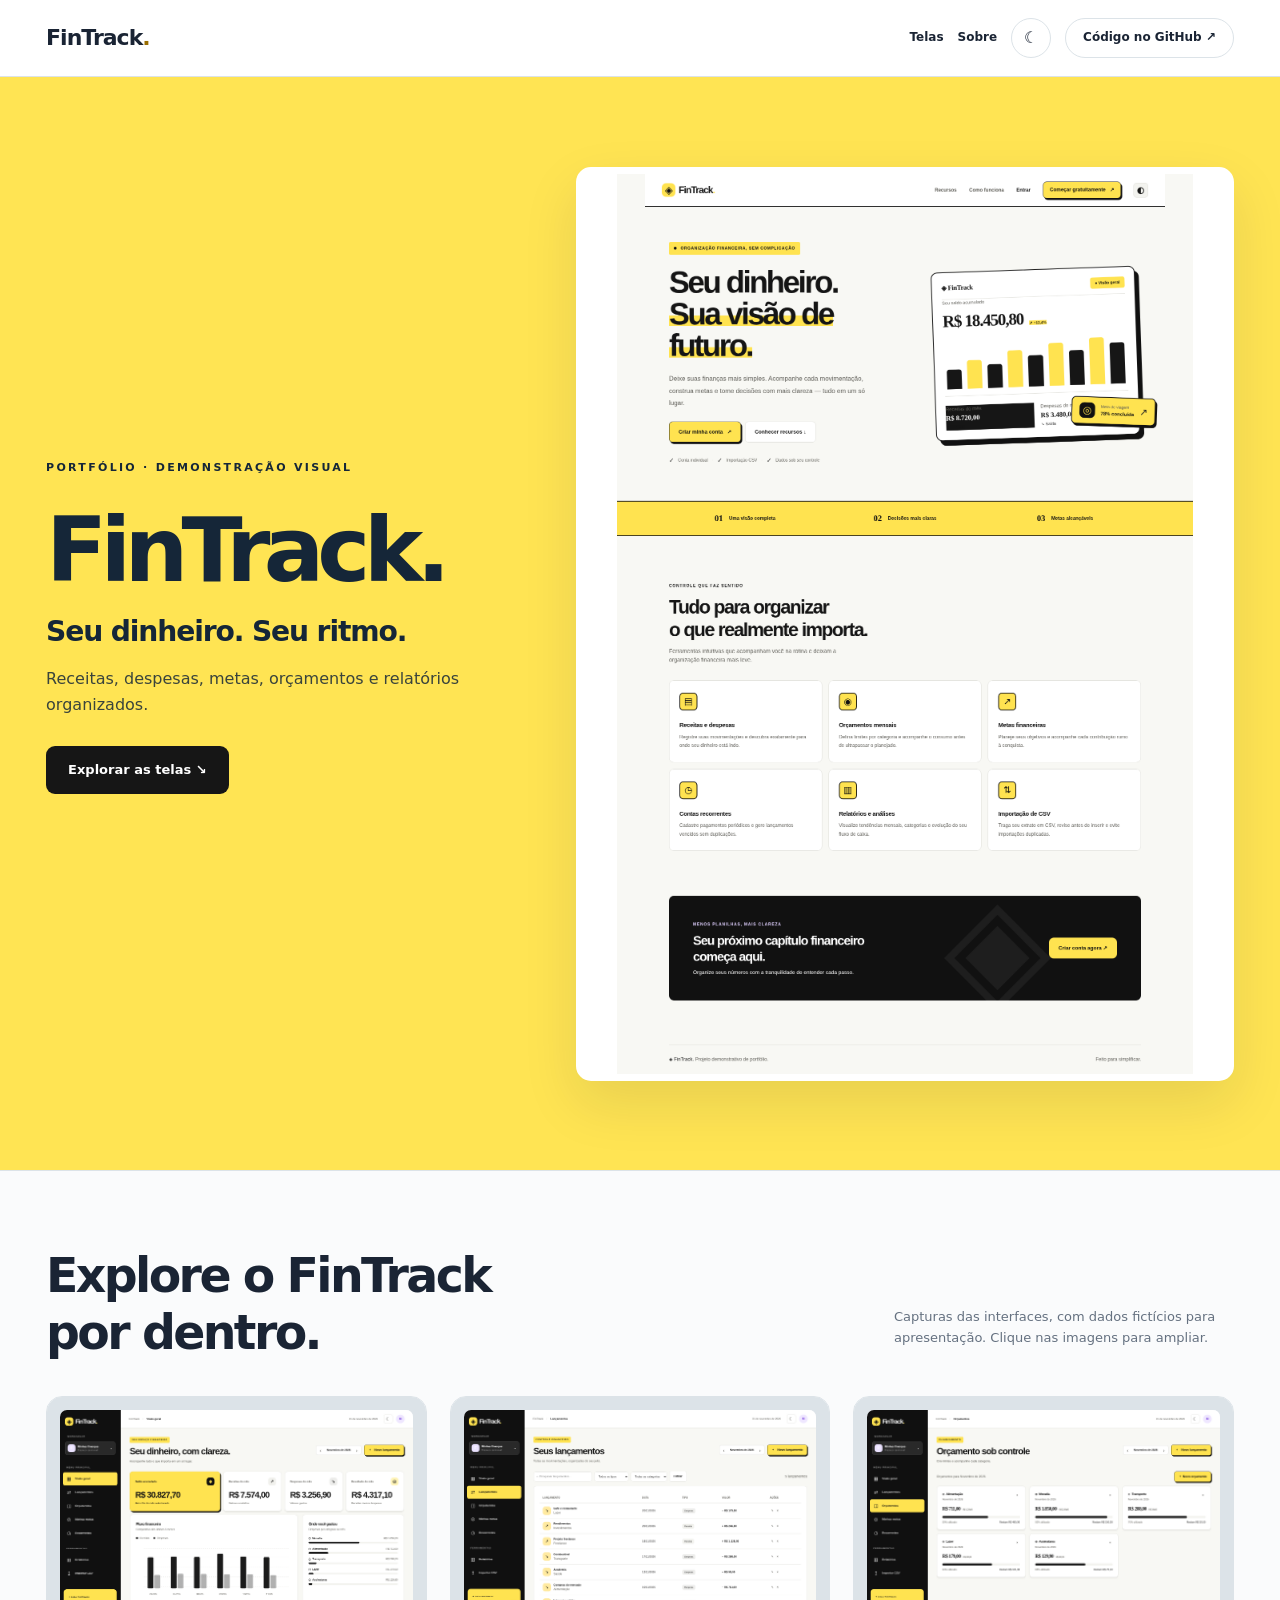
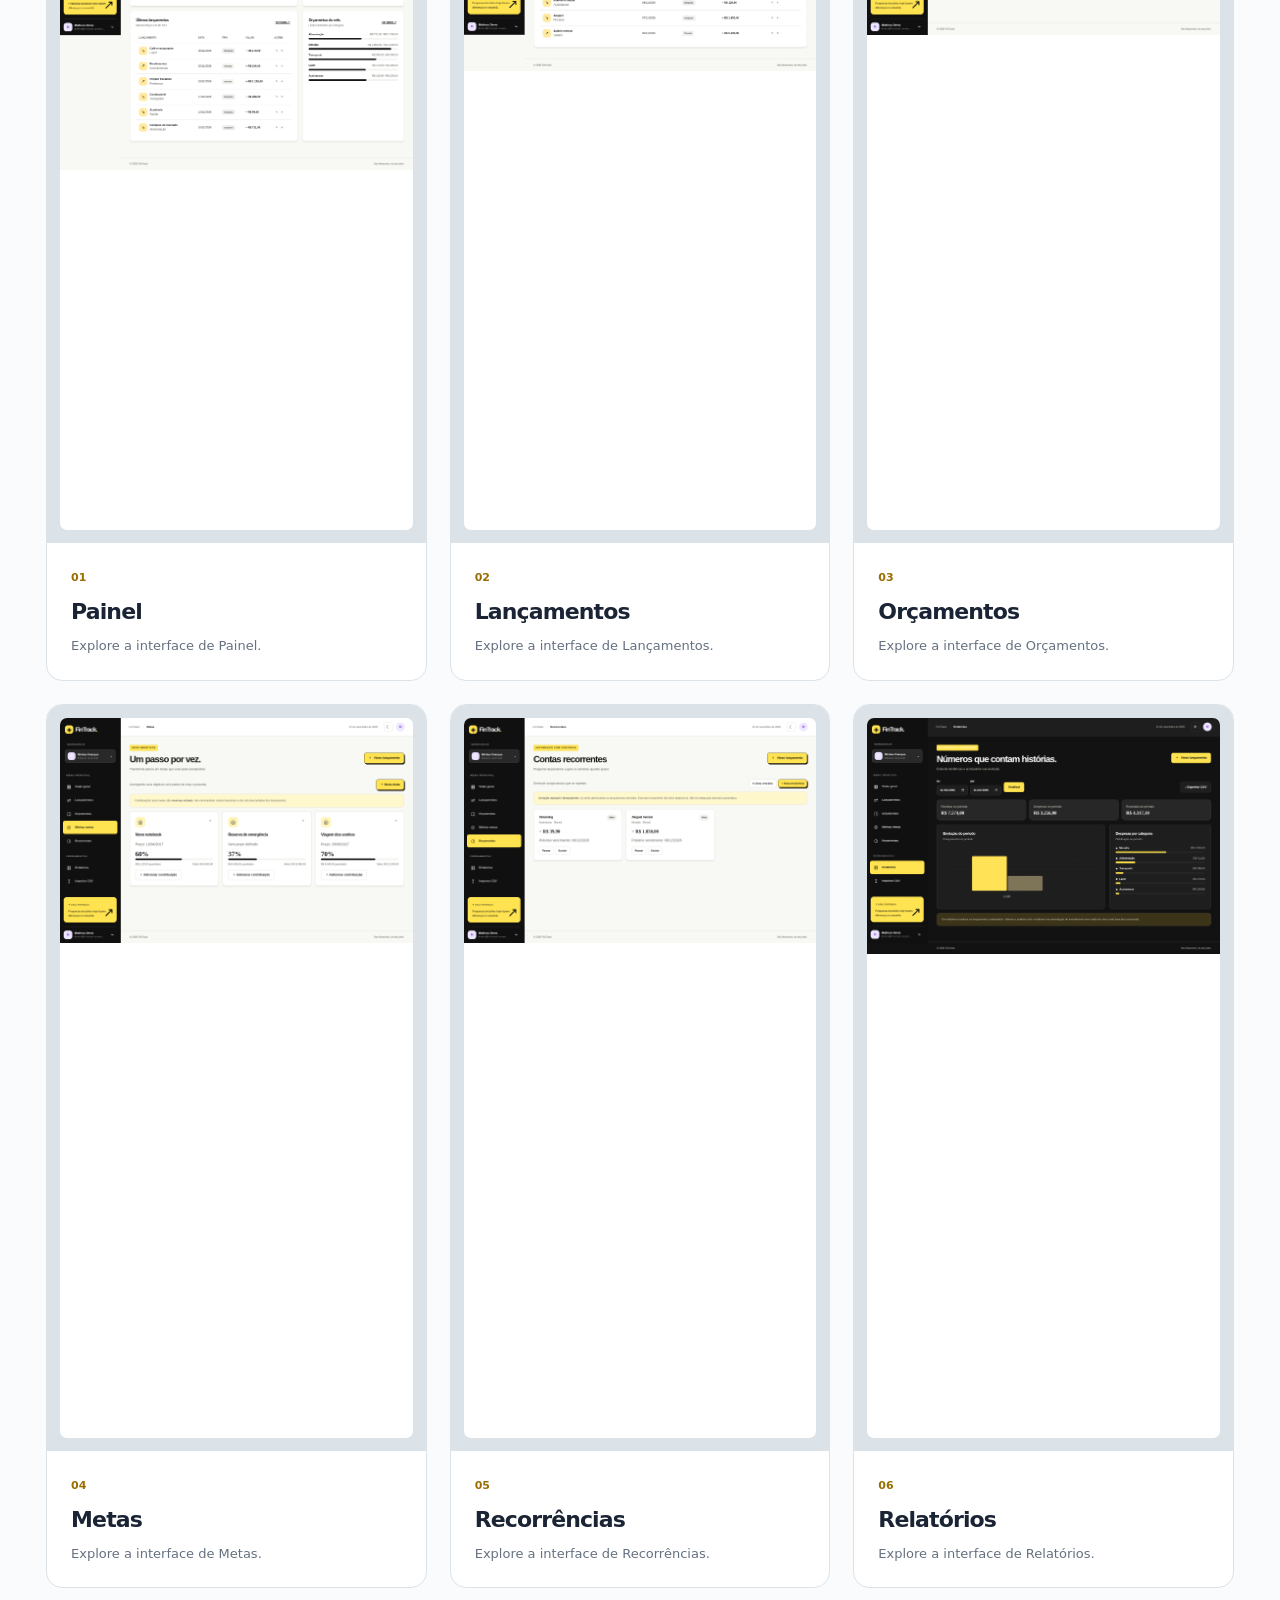
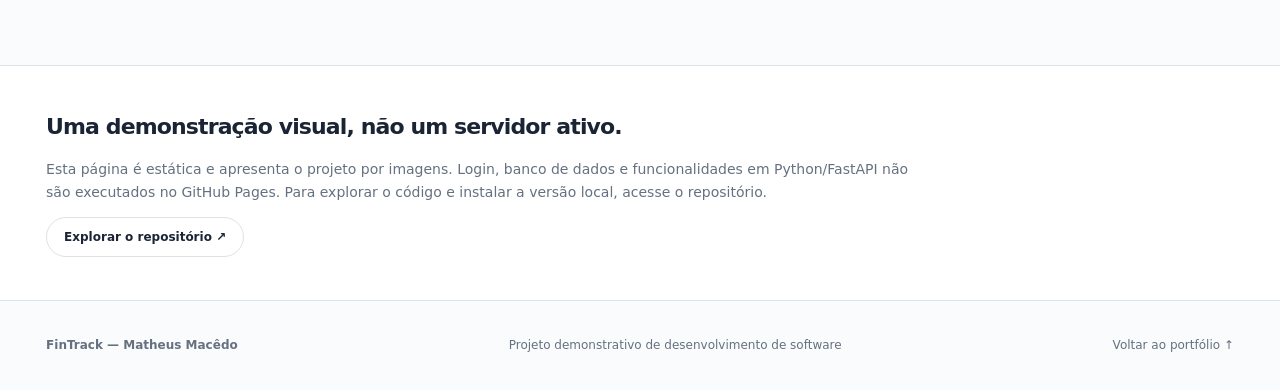
==== index.html @ b0f7ba0f "Prepare responsive GitHub Pages visual demonstration" ====
<!doctype html>
<html lang="pt-BR" data-theme="light"><head><meta charset="utf-8"><meta name="viewport" content="width=device-width,initial-scale=1"><meta name="description" content="Demonstração visual do FinTrack, projeto de Matheus Macêdo."><title>FinTrack | Demonstração visual</title>
<style>
:root{color-scheme:light;--bg:#fafbfc;--paper:#fff;--fg:#1a2434;--muted:#657180;--line:#dce3e8;--hero:#ffe453;--accent:#996d00;--hero-fg:#152638;--shadow:#131b301a}
html[data-theme=dark]{color-scheme:dark;--bg:#12151d;--paper:#1b202b;--fg:#f6f7fa;--muted:#b9c1d0;--line:#374253;--hero:#ffe453;--accent:#ffe453;--hero-fg:#151515;--shadow:#0006}
*{box-sizing:border-box}html{scroll-behavior:smooth}body{margin:0;background:var(--bg);color:var(--fg);font:16px/1.6 system-ui,-apple-system,"Segoe UI",sans-serif}button,a{font:inherit}a{text-decoration:none;color:inherit}button{cursor:pointer}img{display:block;max-width:100%}
:focus-visible{outline:3px solid var(--accent);outline-offset:4px}
.wrap{width:100%;padding-inline:clamp(18px,3.6vw,76px)}.head{position:sticky;top:0;z-index:10;background:var(--paper);border-bottom:1px solid var(--line)}
.nav{min-height:76px;display:flex;gap:18px;align-items:center}.logo{font-size:22px;font-weight:900;letter-spacing:-1px}.logo span{color:var(--accent)}.nav-right{margin-left:auto;display:flex;align-items:center;gap:14px}.nav-link{font-size:12px;font-weight:750}.pill{display:inline-flex;align-items:center;justify-content:center;min-height:40px;border:1px solid var(--line);border-radius:100px;padding:9px 17px;font-size:12px;font-weight:800}.theme{border:1px solid var(--line);border-radius:50%;width:40px;height:40px;background:var(--paper);color:var(--fg)}
.hero{background:var(--hero);color:var(--hero-fg);border-bottom:1px solid var(--line)}.hero-grid{display:grid;grid-template-columns:minmax(0,.83fr) minmax(0,1.17fr);align-items:center;gap:clamp(28px,5vw,100px);padding-block:clamp(56px,7vw,118px)}
.kicker{font-weight:900;font-size:11px;letter-spacing:2.3px}.hero h1{font-size:clamp(57px,7vw,122px);line-height:1;letter-spacing:-.075em;margin:28px 0 18px}.hero h2{font-size:clamp(19px,2.2vw,31px);line-height:1.3;letter-spacing:-.04em;margin:0 0 16px}.hero p{opacity:.84;max-width:600px;margin:0 0 28px}.cta{display:inline-block;border-radius:9px;padding:14px 22px;background:#161616;color:#fff;font-size:13px;font-weight:800}.hero-visual{border:7px solid var(--paper);background:#fff;border-radius:15px;overflow:hidden;box-shadow:0 22px 55px var(--shadow)}.hero-visual img{width:100%;aspect-ratio:16/10;object-fit:contain}
.section{padding-block:clamp(65px,6vw,112px)}.section-head{display:flex;justify-content:space-between;align-items:end;gap:24px;margin-bottom:34px}.section-head h2{font-size:clamp(32px,3.7vw,55px);line-height:1.2;letter-spacing:-.055em;margin:0}.section-head p{max-width:340px;font-size:13px;color:var(--muted)}.gallery{display:grid;grid-template-columns:repeat(3,minmax(0,1fr));gap:clamp(14px,1.8vw,28px)}
.card{min-width:0;background:var(--paper);border:1px solid var(--line);border-radius:16px;overflow:hidden}.zoom{display:block;width:100%;border:0;padding:13px;background:var(--line)}.zoom img{width:100%;aspect-ratio:16/10;object-fit:contain;object-position:top center;background:#fff;border-radius:7px;transition:transform .2s}.zoom:hover img{transform:scale(1.03)}.card-info{padding:20px 24px 23px}.count{font-size:11px;color:var(--accent);font-weight:900}.card h3{font-size:22px;letter-spacing:-.04em;line-height:1.25;margin:10px 0}.card p{font-size:13px;color:var(--muted);margin:0}
.disclaimer{padding-block:43px;background:var(--paper);border-block:1px solid var(--line)}.disclaimer strong{display:block;font-size:22px;letter-spacing:-.04em}.disclaimer p{color:var(--muted);font-size:14px;max-width:880px}.footer{display:flex;justify-content:space-between;gap:18px;padding-block:35px;font-size:12px;color:var(--muted);flex-wrap:wrap}
dialog{border:0;border-radius:14px;background:var(--paper);color:var(--fg);padding:12px;max-width:95vw;max-height:94dvh;box-shadow:0 28px 95px #0008}dialog::backdrop{background:#000d}dialog img{max-width:100%;max-height:78dvh;object-fit:contain;background:#fff;margin:auto}dialog div{display:flex;justify-content:space-between;align-items:center;gap:15px;padding:10px 3px 2px}dialog button{border-radius:100px;background:var(--paper);color:var(--fg);border:1px solid var(--line);padding:7px 14px}
@media(max-width:950px){.hero-grid{grid-template-columns:1fr}.gallery{grid-template-columns:repeat(2,minmax(0,1fr))}.hero-visual{max-width:850px}}
@media(max-width:600px){.nav{flex-wrap:wrap;padding-block:12px}.nav-right{gap:8px}.nav-link{display:none}.pill{padding:8px 12px}.section-head{display:block}.gallery{grid-template-columns:1fr}.hero-grid{padding-block:53px;gap:35px}.hero h1{font-size:clamp(50px,12vw,74px)}.card-info{padding:17px 20px}dialog{padding:8px}}
@media(prefers-reduced-motion:reduce){html{scroll-behavior:auto}.zoom img{transition:none}}
</style>
<script>try{document.documentElement.dataset.theme=localStorage.getItem('pages-fintrack-theme')||'light'}catch(e){document.documentElement.dataset.theme='light'}</script>
</head><body>
<header class="head"><div class="wrap nav"><a class="logo" href="#top">FinTrack<span>.</span></a><div class="nav-right"><a class="nav-link" href="#telas">Telas</a><a class="nav-link" href="#sobre">Sobre</a><button class="theme" id="theme" type="button" aria-label="Alternar modo claro e escuro">◐</button><a class="pill" target="_blank" rel="noopener noreferrer" href="https://github.com/tteukkkk/fintrack">Código no GitHub ↗</a></div></div></header>
<main id="top"><section class="hero"><div class="wrap hero-grid"><div><span class="kicker">PORTFÓLIO · DEMONSTRAÇÃO VISUAL</span><h1>FinTrack.</h1><h2>Seu dinheiro. Seu ritmo.</h2><p>Receitas, despesas, metas, orçamentos e relatórios organizados.</p><a class="cta" href="#telas">Explorar as telas ↘</a></div><div class="hero-visual"><img src="previews/landing-claro.png" data-light="previews/landing-claro.png" data-dark="previews/landing-escuro.png" alt="Página de apresentação do FinTrack" width="1440" height="900"></div></div></section>
<section class="section wrap" id="telas"><div class="section-head"><h2>Explore o FinTrack<br>por dentro.</h2><p>Capturas das interfaces, com dados fictícios para apresentação. Clique nas imagens para ampliar.</p></div><div class="gallery"><article class="card"><button class="zoom" aria-label="Ampliar tela de Painel" type="button"><img alt="Painel no FinTrack" src="previews/painel-claro.png" data-light="previews/painel-claro.png" data-dark="previews/painel-escuro.png" loading="lazy" width="1280" height="720"></button><div class="card-info"><span class="count">01</span><h3>Painel</h3><p>Explore a interface de Painel.</p></div></article>
<article class="card"><button class="zoom" aria-label="Ampliar tela de Lançamentos" type="button"><img alt="Lançamentos no FinTrack" src="previews/lancamentos-claro.png" data-light="previews/lancamentos-claro.png" data-dark="previews/lancamentos-claro.png" loading="lazy" width="1280" height="720"></button><div class="card-info"><span class="count">02</span><h3>Lançamentos</h3><p>Explore a interface de Lançamentos.</p></div></article>
<article class="card"><button class="zoom" aria-label="Ampliar tela de Orçamentos" type="button"><img alt="Orçamentos no FinTrack" src="previews/orcamentos-claro.png" data-light="previews/orcamentos-claro.png" data-dark="previews/orcamentos-escuro.png" loading="lazy" width="1280" height="720"></button><div class="card-info"><span class="count">03</span><h3>Orçamentos</h3><p>Explore a interface de Orçamentos.</p></div></article>
<article class="card"><button class="zoom" aria-label="Ampliar tela de Metas" type="button"><img alt="Metas no FinTrack" src="previews/metas-claro.png" data-light="previews/metas-claro.png" data-dark="previews/metas-escuro.png" loading="lazy" width="1280" height="720"></button><div class="card-info"><span class="count">04</span><h3>Metas</h3><p>Explore a interface de Metas.</p></div></article>
<article class="card"><button class="zoom" aria-label="Ampliar tela de Recorrências" type="button"><img alt="Recorrências no FinTrack" src="previews/recorrentes-claro.png" data-light="previews/recorrentes-claro.png" data-dark="previews/recorrentes-claro.png" loading="lazy" width="1280" height="720"></button><div class="card-info"><span class="count">05</span><h3>Recorrências</h3><p>Explore a interface de Recorrências.</p></div></article>
<article class="card"><button class="zoom" aria-label="Ampliar tela de Relatórios" type="button"><img alt="Relatórios no FinTrack" src="previews/relatorios-escuro.png" data-light="previews/relatorios-escuro.png" data-dark="previews/relatorios-escuro.png" loading="lazy" width="1280" height="720"></button><div class="card-info"><span class="count">06</span><h3>Relatórios</h3><p>Explore a interface de Relatórios.</p></div></article></div></section>
<section class="disclaimer" id="sobre"><div class="wrap"><strong>Uma demonstração visual, não um servidor ativo.</strong><p>Esta página é estática e apresenta o projeto por imagens. Login, banco de dados e funcionalidades em Python/FastAPI não são executados no GitHub Pages. Para explorar o código e instalar a versão local, acesse o repositório.</p><a class="pill" href="https://github.com/tteukkkk/fintrack" target="_blank" rel="noopener noreferrer">Explorar o repositório ↗</a></div></section></main>
<footer class="wrap footer"><strong>FinTrack — Matheus Macêdo</strong><span>Projeto demonstrativo de desenvolvimento de software</span><a href="https://tteukkkk.github.io/portfolio-matheus/">Voltar ao portfólio ↑</a></footer>
<dialog id="viewer" aria-label="Captura de tela ampliada"><img id="enlarged" alt="" src="" width="1440" height="900"><div><strong id="view-name">Visualização</strong><button type="button" id="close">Fechar ✕</button></div></dialog>
<script>
(()=>{
const root=document.documentElement,btn=document.getElementById('theme');
const pics=[...document.querySelectorAll('img[data-light][data-dark]')],dialog=document.getElementById('viewer');
function sync(){const dark=root.dataset.theme==='dark';pics.forEach(p=>{p.src=dark?p.dataset.dark:p.dataset.light});btn.textContent=dark?'☀':'☾';btn.setAttribute('aria-label',dark?'Ativar modo claro':'Ativar modo escuro')}
btn.addEventListener('click',()=>{root.dataset.theme=root.dataset.theme==='dark'?'light':'dark';try{localStorage.setItem('pages-fintrack-theme',root.dataset.theme)}catch(e){}sync()});sync();
document.querySelectorAll('.zoom').forEach(b=>b.addEventListener('click',()=>{const p=b.querySelector('img');document.getElementById('enlarged').src=p.src;document.getElementById('enlarged').alt=p.alt;document.getElementById('view-name').textContent=b.closest('.card').querySelector('h3').textContent;dialog.showModal()}));
document.getElementById('close').addEventListener('click',()=>dialog.close());dialog.addEventListener('click',e=>{if(e.target===dialog)dialog.close()});
})();
</script></body></html>
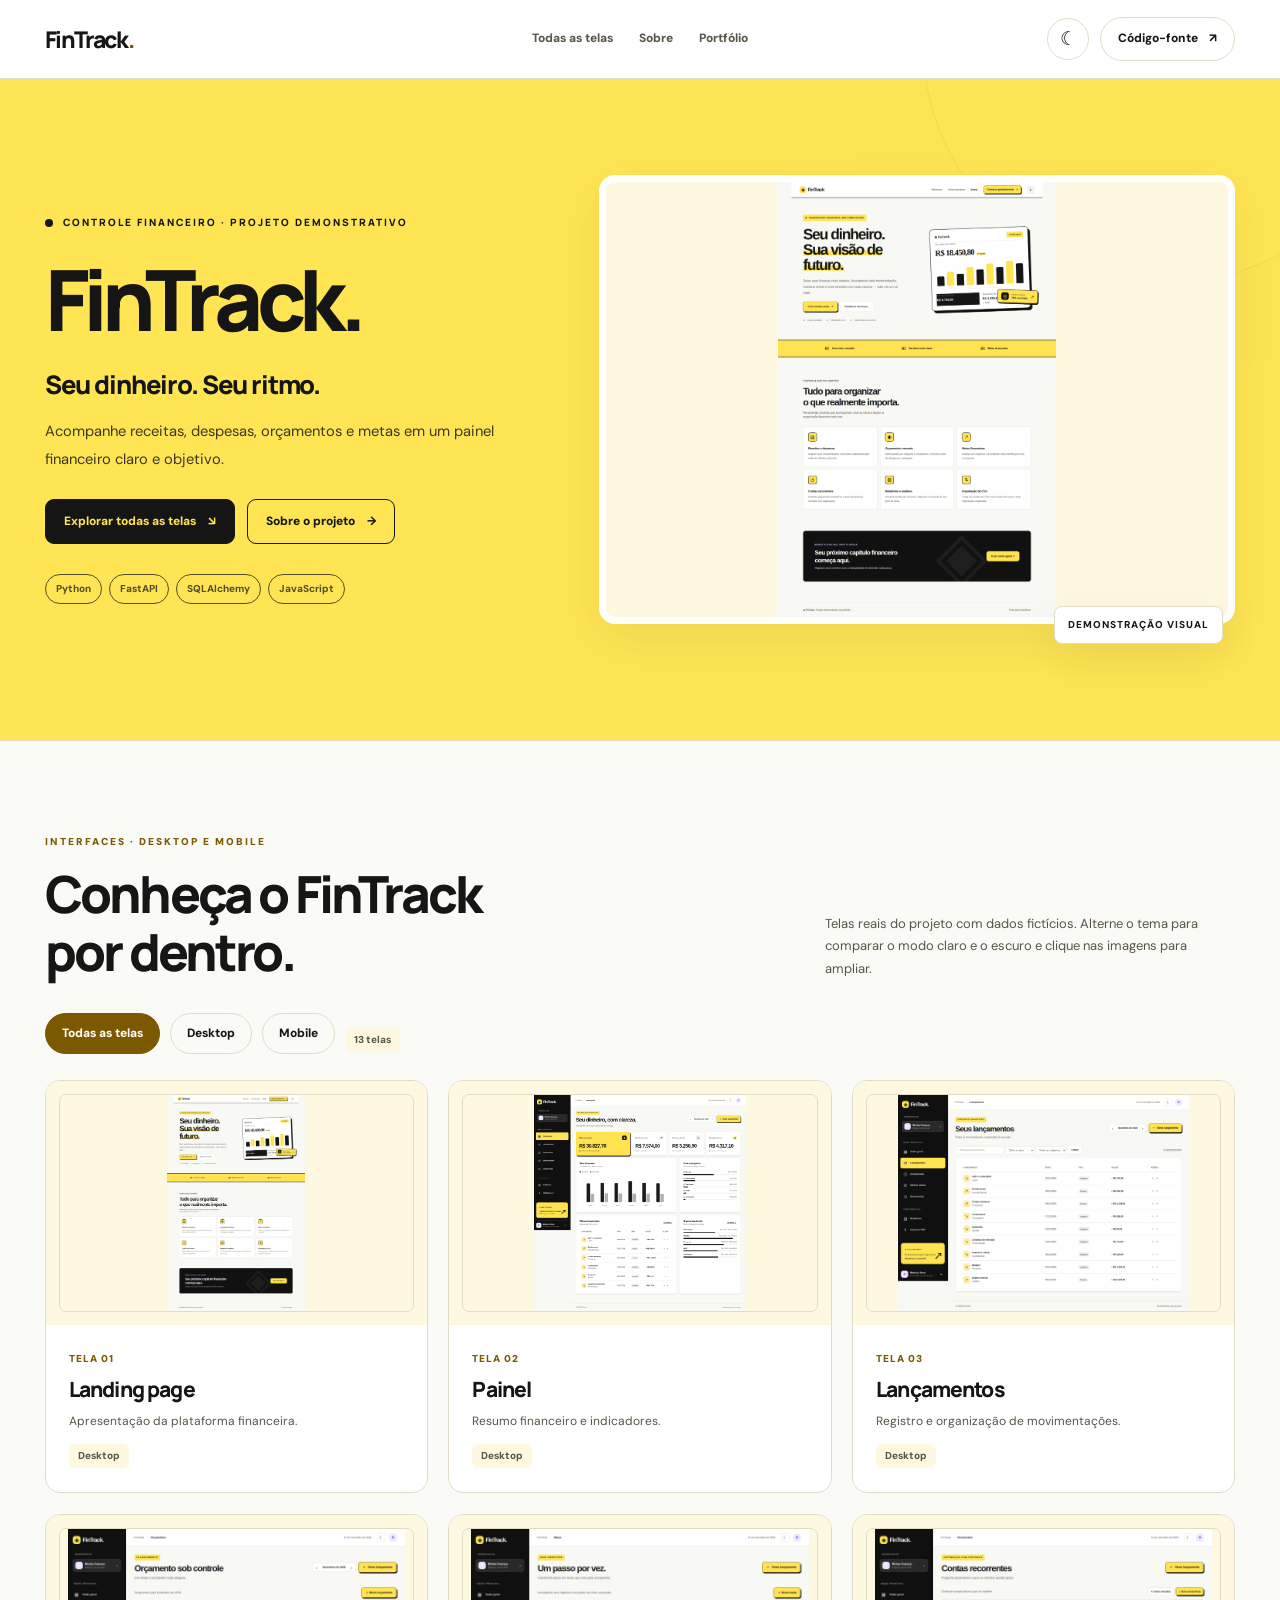
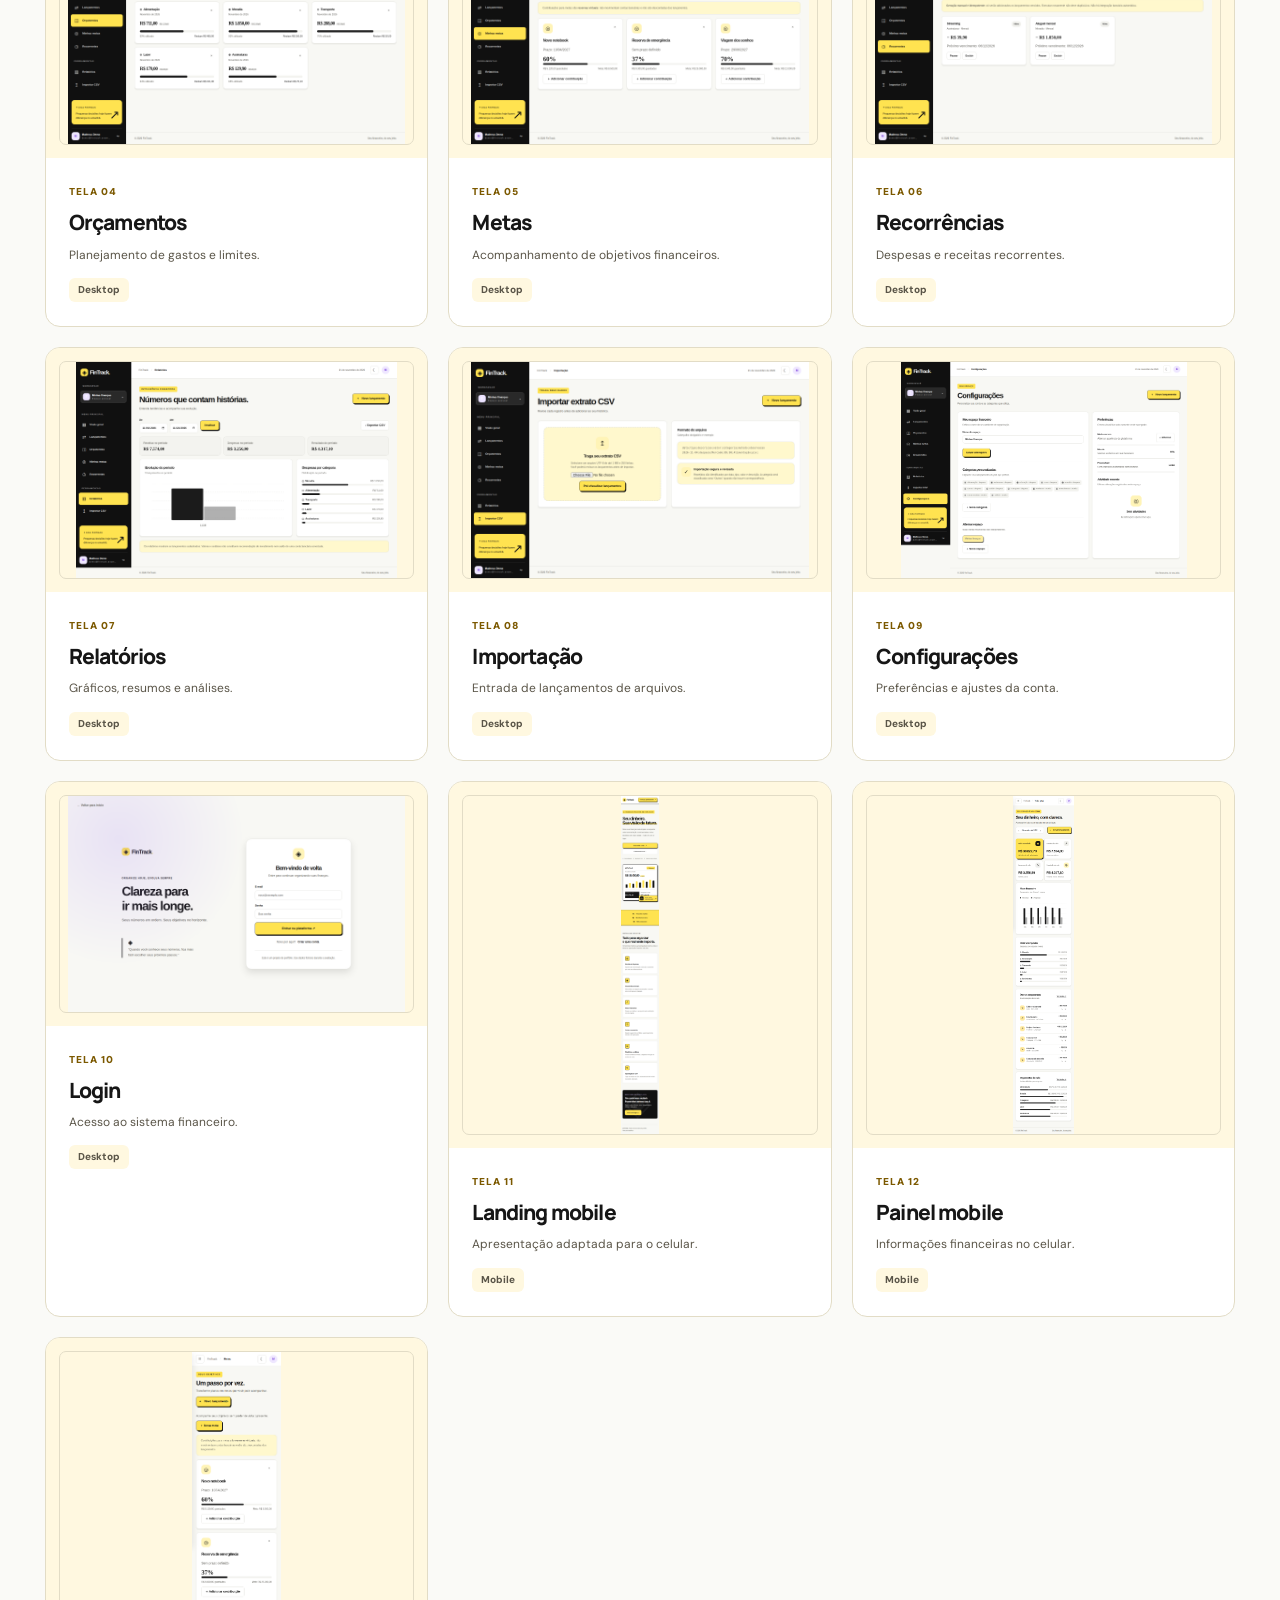
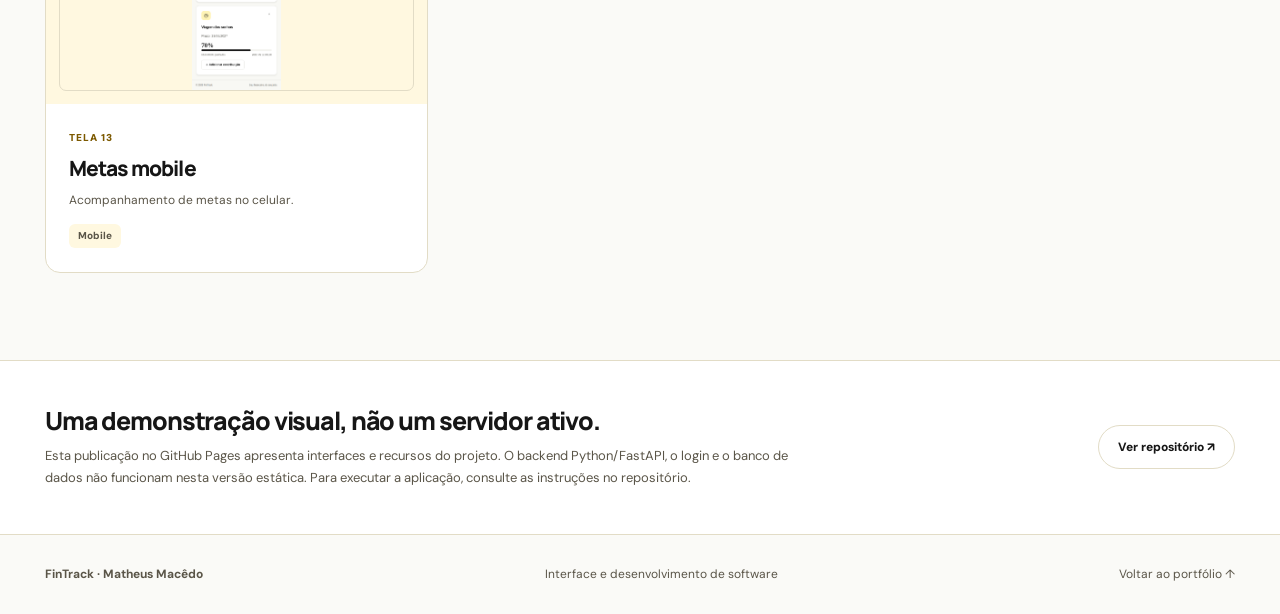
==== commit b6137716: "Replace broken showcase with full responsive light/dark gallery of every view" ====
--- a/index.html
+++ b/index.html
@@ -1,42 +1,184 @@
 <!doctype html>
-<html lang="pt-BR" data-theme="light"><head><meta charset="utf-8"><meta name="viewport" content="width=device-width,initial-scale=1"><meta name="description" content="Demonstração visual do FinTrack, projeto de Matheus Macêdo."><title>FinTrack | Demonstração visual</title>
-<style>
-:root{color-scheme:light;--bg:#fafbfc;--paper:#fff;--fg:#1a2434;--muted:#657180;--line:#dce3e8;--hero:#ffe453;--accent:#996d00;--hero-fg:#152638;--shadow:#131b301a}
-html[data-theme=dark]{color-scheme:dark;--bg:#12151d;--paper:#1b202b;--fg:#f6f7fa;--muted:#b9c1d0;--line:#374253;--hero:#ffe453;--accent:#ffe453;--hero-fg:#151515;--shadow:#0006}
-*{box-sizing:border-box}html{scroll-behavior:smooth}body{margin:0;background:var(--bg);color:var(--fg);font:16px/1.6 system-ui,-apple-system,"Segoe UI",sans-serif}button,a{font:inherit}a{text-decoration:none;color:inherit}button{cursor:pointer}img{display:block;max-width:100%}
-:focus-visible{outline:3px solid var(--accent);outline-offset:4px}
-.wrap{width:100%;padding-inline:clamp(18px,3.6vw,76px)}.head{position:sticky;top:0;z-index:10;background:var(--paper);border-bottom:1px solid var(--line)}
-.nav{min-height:76px;display:flex;gap:18px;align-items:center}.logo{font-size:22px;font-weight:900;letter-spacing:-1px}.logo span{color:var(--accent)}.nav-right{margin-left:auto;display:flex;align-items:center;gap:14px}.nav-link{font-size:12px;font-weight:750}.pill{display:inline-flex;align-items:center;justify-content:center;min-height:40px;border:1px solid var(--line);border-radius:100px;padding:9px 17px;font-size:12px;font-weight:800}.theme{border:1px solid var(--line);border-radius:50%;width:40px;height:40px;background:var(--paper);color:var(--fg)}
-.hero{background:var(--hero);color:var(--hero-fg);border-bottom:1px solid var(--line)}.hero-grid{display:grid;grid-template-columns:minmax(0,.83fr) minmax(0,1.17fr);align-items:center;gap:clamp(28px,5vw,100px);padding-block:clamp(56px,7vw,118px)}
-.kicker{font-weight:900;font-size:11px;letter-spacing:2.3px}.hero h1{font-size:clamp(57px,7vw,122px);line-height:1;letter-spacing:-.075em;margin:28px 0 18px}.hero h2{font-size:clamp(19px,2.2vw,31px);line-height:1.3;letter-spacing:-.04em;margin:0 0 16px}.hero p{opacity:.84;max-width:600px;margin:0 0 28px}.cta{display:inline-block;border-radius:9px;padding:14px 22px;background:#161616;color:#fff;font-size:13px;font-weight:800}.hero-visual{border:7px solid var(--paper);background:#fff;border-radius:15px;overflow:hidden;box-shadow:0 22px 55px var(--shadow)}.hero-visual img{width:100%;aspect-ratio:16/10;object-fit:contain}
-.section{padding-block:clamp(65px,6vw,112px)}.section-head{display:flex;justify-content:space-between;align-items:end;gap:24px;margin-bottom:34px}.section-head h2{font-size:clamp(32px,3.7vw,55px);line-height:1.2;letter-spacing:-.055em;margin:0}.section-head p{max-width:340px;font-size:13px;color:var(--muted)}.gallery{display:grid;grid-template-columns:repeat(3,minmax(0,1fr));gap:clamp(14px,1.8vw,28px)}
-.card{min-width:0;background:var(--paper);border:1px solid var(--line);border-radius:16px;overflow:hidden}.zoom{display:block;width:100%;border:0;padding:13px;background:var(--line)}.zoom img{width:100%;aspect-ratio:16/10;object-fit:contain;object-position:top center;background:#fff;border-radius:7px;transition:transform .2s}.zoom:hover img{transform:scale(1.03)}.card-info{padding:20px 24px 23px}.count{font-size:11px;color:var(--accent);font-weight:900}.card h3{font-size:22px;letter-spacing:-.04em;line-height:1.25;margin:10px 0}.card p{font-size:13px;color:var(--muted);margin:0}
-.disclaimer{padding-block:43px;background:var(--paper);border-block:1px solid var(--line)}.disclaimer strong{display:block;font-size:22px;letter-spacing:-.04em}.disclaimer p{color:var(--muted);font-size:14px;max-width:880px}.footer{display:flex;justify-content:space-between;gap:18px;padding-block:35px;font-size:12px;color:var(--muted);flex-wrap:wrap}
-dialog{border:0;border-radius:14px;background:var(--paper);color:var(--fg);padding:12px;max-width:95vw;max-height:94dvh;box-shadow:0 28px 95px #0008}dialog::backdrop{background:#000d}dialog img{max-width:100%;max-height:78dvh;object-fit:contain;background:#fff;margin:auto}dialog div{display:flex;justify-content:space-between;align-items:center;gap:15px;padding:10px 3px 2px}dialog button{border-radius:100px;background:var(--paper);color:var(--fg);border:1px solid var(--line);padding:7px 14px}
-@media(max-width:950px){.hero-grid{grid-template-columns:1fr}.gallery{grid-template-columns:repeat(2,minmax(0,1fr))}.hero-visual{max-width:850px}}
-@media(max-width:600px){.nav{flex-wrap:wrap;padding-block:12px}.nav-right{gap:8px}.nav-link{display:none}.pill{padding:8px 12px}.section-head{display:block}.gallery{grid-template-columns:1fr}.hero-grid{padding-block:53px;gap:35px}.hero h1{font-size:clamp(50px,12vw,74px)}.card-info{padding:17px 20px}dialog{padding:8px}}
-@media(prefers-reduced-motion:reduce){html{scroll-behavior:auto}.zoom img{transition:none}}
-</style>
-<script>try{document.documentElement.dataset.theme=localStorage.getItem('pages-fintrack-theme')||'light'}catch(e){document.documentElement.dataset.theme='light'}</script>
-</head><body>
-<header class="head"><div class="wrap nav"><a class="logo" href="#top">FinTrack<span>.</span></a><div class="nav-right"><a class="nav-link" href="#telas">Telas</a><a class="nav-link" href="#sobre">Sobre</a><button class="theme" id="theme" type="button" aria-label="Alternar modo claro e escuro">◐</button><a class="pill" target="_blank" rel="noopener noreferrer" href="https://github.com/tteukkkk/fintrack">Código no GitHub ↗</a></div></div></header>
-<main id="top"><section class="hero"><div class="wrap hero-grid"><div><span class="kicker">PORTFÓLIO · DEMONSTRAÇÃO VISUAL</span><h1>FinTrack.</h1><h2>Seu dinheiro. Seu ritmo.</h2><p>Receitas, despesas, metas, orçamentos e relatórios organizados.</p><a class="cta" href="#telas">Explorar as telas ↘</a></div><div class="hero-visual"><img src="previews/landing-claro.png" data-light="previews/landing-claro.png" data-dark="previews/landing-escuro.png" alt="Página de apresentação do FinTrack" width="1440" height="900"></div></div></section>
-<section class="section wrap" id="telas"><div class="section-head"><h2>Explore o FinTrack<br>por dentro.</h2><p>Capturas das interfaces, com dados fictícios para apresentação. Clique nas imagens para ampliar.</p></div><div class="gallery"><article class="card"><button class="zoom" aria-label="Ampliar tela de Painel" type="button"><img alt="Painel no FinTrack" src="previews/painel-claro.png" data-light="previews/painel-claro.png" data-dark="previews/painel-escuro.png" loading="lazy" width="1280" height="720"></button><div class="card-info"><span class="count">01</span><h3>Painel</h3><p>Explore a interface de Painel.</p></div></article>
-<article class="card"><button class="zoom" aria-label="Ampliar tela de Lançamentos" type="button"><img alt="Lançamentos no FinTrack" src="previews/lancamentos-claro.png" data-light="previews/lancamentos-claro.png" data-dark="previews/lancamentos-claro.png" loading="lazy" width="1280" height="720"></button><div class="card-info"><span class="count">02</span><h3>Lançamentos</h3><p>Explore a interface de Lançamentos.</p></div></article>
-<article class="card"><button class="zoom" aria-label="Ampliar tela de Orçamentos" type="button"><img alt="Orçamentos no FinTrack" src="previews/orcamentos-claro.png" data-light="previews/orcamentos-claro.png" data-dark="previews/orcamentos-escuro.png" loading="lazy" width="1280" height="720"></button><div class="card-info"><span class="count">03</span><h3>Orçamentos</h3><p>Explore a interface de Orçamentos.</p></div></article>
-<article class="card"><button class="zoom" aria-label="Ampliar tela de Metas" type="button"><img alt="Metas no FinTrack" src="previews/metas-claro.png" data-light="previews/metas-claro.png" data-dark="previews/metas-escuro.png" loading="lazy" width="1280" height="720"></button><div class="card-info"><span class="count">04</span><h3>Metas</h3><p>Explore a interface de Metas.</p></div></article>
-<article class="card"><button class="zoom" aria-label="Ampliar tela de Recorrências" type="button"><img alt="Recorrências no FinTrack" src="previews/recorrentes-claro.png" data-light="previews/recorrentes-claro.png" data-dark="previews/recorrentes-claro.png" loading="lazy" width="1280" height="720"></button><div class="card-info"><span class="count">05</span><h3>Recorrências</h3><p>Explore a interface de Recorrências.</p></div></article>
-<article class="card"><button class="zoom" aria-label="Ampliar tela de Relatórios" type="button"><img alt="Relatórios no FinTrack" src="previews/relatorios-escuro.png" data-light="previews/relatorios-escuro.png" data-dark="previews/relatorios-escuro.png" loading="lazy" width="1280" height="720"></button><div class="card-info"><span class="count">06</span><h3>Relatórios</h3><p>Explore a interface de Relatórios.</p></div></article></div></section>
-<section class="disclaimer" id="sobre"><div class="wrap"><strong>Uma demonstração visual, não um servidor ativo.</strong><p>Esta página é estática e apresenta o projeto por imagens. Login, banco de dados e funcionalidades em Python/FastAPI não são executados no GitHub Pages. Para explorar o código e instalar a versão local, acesse o repositório.</p><a class="pill" href="https://github.com/tteukkkk/fintrack" target="_blank" rel="noopener noreferrer">Explorar o repositório ↗</a></div></section></main>
-<footer class="wrap footer"><strong>FinTrack — Matheus Macêdo</strong><span>Projeto demonstrativo de desenvolvimento de software</span><a href="https://tteukkkk.github.io/portfolio-matheus/">Voltar ao portfólio ↑</a></footer>
-<dialog id="viewer" aria-label="Captura de tela ampliada"><img id="enlarged" alt="" src="" width="1440" height="900"><div><strong id="view-name">Visualização</strong><button type="button" id="close">Fechar ✕</button></div></dialog>
-<script>
-(()=>{
-const root=document.documentElement,btn=document.getElementById('theme');
-const pics=[...document.querySelectorAll('img[data-light][data-dark]')],dialog=document.getElementById('viewer');
-function sync(){const dark=root.dataset.theme==='dark';pics.forEach(p=>{p.src=dark?p.dataset.dark:p.dataset.light});btn.textContent=dark?'☀':'☾';btn.setAttribute('aria-label',dark?'Ativar modo claro':'Ativar modo escuro')}
-btn.addEventListener('click',()=>{root.dataset.theme=root.dataset.theme==='dark'?'light':'dark';try{localStorage.setItem('pages-fintrack-theme',root.dataset.theme)}catch(e){}sync()});sync();
-document.querySelectorAll('.zoom').forEach(b=>b.addEventListener('click',()=>{const p=b.querySelector('img');document.getElementById('enlarged').src=p.src;document.getElementById('enlarged').alt=p.alt;document.getElementById('view-name').textContent=b.closest('.card').querySelector('h3').textContent;dialog.showModal()}));
-document.getElementById('close').addEventListener('click',()=>dialog.close());dialog.addEventListener('click',e=>{if(e.target===dialog)dialog.close()});
-})();
-</script></body></html>+<html lang="pt-BR" data-product="fintrack">
+<head>
+<meta charset="utf-8">
+<meta name="viewport" content="width=device-width,initial-scale=1">
+<meta name="theme-color" content="#f8f9fb">
+<title>FinTrack — Demonstração visual | Matheus Macêdo</title>
+<meta name="description" content="FinTrack: Acompanhe receitas, despesas, orçamentos e metas em um painel financeiro claro e objetivo. Conheça as telas, o código e os recursos do projeto.">
+<link rel="preconnect" href="https://fonts.googleapis.com">
+<link rel="preconnect" href="https://fonts.gstatic.com" crossorigin>
+<link href="https://fonts.googleapis.com/css2?family=DM+Sans:wght@400;500;600;700;800&family=Manrope:wght@400;600;700;800&display=swap" rel="stylesheet">
+<script>try{document.documentElement.dataset.theme=localStorage.getItem('portfolio-theme')||(matchMedia('(prefers-color-scheme: dark)').matches?'dark':'light')}catch(e){document.documentElement.dataset.theme='light'}</script>
+<link rel="stylesheet" href="./site.css?v=2">
+<script defer src="./site.js?v=2"></script>
+</head>
+<body>
+<header class="masthead"><div class="wrap masthead-inner">
+  <a class="logo" href="#topo">FinTrack<b>.</b></a>
+  <nav class="header-links" aria-label="Navegação principal">
+    <a href="#telas">Todas as telas</a>
+    <a href="#sobre">Sobre</a>
+    <a href="https://tteukkkk.github.io/portfolio-matheus/">Portfólio</a>
+  </nav>
+  <div class="header-actions">
+    <button class="theme-toggle" type="button" id="theme-toggle" aria-label="Alternar modo claro e escuro">◐</button>
+    <a class="nav-cta" href="https://github.com/tteukkkk/fintrack" target="_blank" rel="noopener noreferrer">Código-fonte <span aria-hidden="true">↗</span></a>
+  </div>
+</div></header>
+<main id="topo">
+  <section class="hero" aria-labelledby="hero-title">
+    <div class="wrap hero-inner">
+      <div class="hero-copy">
+        <div class="eyebrow">Controle financeiro · projeto demonstrativo</div>
+        <h1 id="hero-title">FinTrack<span>.</span></h1>
+        <h2>Seu dinheiro. Seu ritmo.</h2>
+        <p>Acompanhe receitas, despesas, orçamentos e metas em um painel financeiro claro e objetivo.</p>
+        <div class="hero-actions">
+          <a class="button primary" href="#telas">Explorar todas as telas <span aria-hidden="true">↘</span></a>
+          <a class="button secondary" href="#sobre">Sobre o projeto <span aria-hidden="true">→</span></a>
+        </div>
+        <div class="pills"><span>Python</span><span>FastAPI</span><span>SQLAlchemy</span><span>JavaScript</span></div>
+      </div>
+      <div class="hero-media">
+        <div class="screen"><img src="previews/landing-claro.png" data-light="previews/landing-claro.png" data-dark="previews/landing-escuro.png" data-fallback-light="previews/landing-escuro.png" data-fallback-dark="previews/landing-claro.png" alt="Página inicial FinTrack" width="1440" height="900" loading="eager" decoding="async"></div>
+        <span class="media-label">DEMONSTRAÇÃO VISUAL</span>
+      </div>
+    </div>
+  </section>
+  <section id="telas" class="section wrap" aria-labelledby="screens-title">
+    <div class="section-heading">
+      <div><span class="section-eyebrow">INTERFACES · DESKTOP E MOBILE</span>
+      <h2 id="screens-title">Conheça o FinTrack<br>por dentro.</h2></div>
+      <p>Telas reais do projeto com dados fictícios. Alterne o tema para comparar o modo claro e o escuro e clique nas imagens para ampliar.</p>
+    </div>
+    <div class="filters" role="group" aria-label="Filtrar capturas">
+      <button class="filter" data-filter="all" type="button" aria-pressed="true">Todas as telas</button>
+      <button class="filter" data-filter="desktop" type="button" aria-pressed="false">Desktop</button>
+      <button class="filter" data-filter="mobile" type="button" aria-pressed="false">Mobile</button>
+      <span class="screen-badge"><span id="screen-count">13</span> telas</span>
+    </div>
+    <div class="screens"><article class="screen-card" data-kind="desktop">
+   <button class="screen-open" type="button" aria-label="Ampliar: Landing page">
+     <img src="previews/landing-claro.png" data-light="previews/landing-claro.png" data-dark="previews/landing-escuro.png" data-fallback-light="previews/landing-escuro.png" data-fallback-dark="previews/landing-claro.png" alt="Landing page — FinTrack" width="1440" height="900" loading="lazy" decoding="async"/>
+   </button>
+   <div class="screen-meta"><span class="number">TELA 01</span>
+    <h3>Landing page</h3><p>Apresentação da plataforma financeira.</p>
+    <span class="screen-badge">Desktop</span></div>
+ </article>
+<article class="screen-card" data-kind="desktop">
+   <button class="screen-open" type="button" aria-label="Ampliar: Painel">
+     <img src="previews/painel-claro.png" data-light="previews/painel-claro.png" data-dark="previews/painel-escuro.png" data-fallback-light="previews/painel-escuro.png" data-fallback-dark="previews/painel-claro.png" alt="Painel — FinTrack" width="1440" height="900" loading="lazy" decoding="async"/>
+   </button>
+   <div class="screen-meta"><span class="number">TELA 02</span>
+    <h3>Painel</h3><p>Resumo financeiro e indicadores.</p>
+    <span class="screen-badge">Desktop</span></div>
+ </article>
+<article class="screen-card" data-kind="desktop">
+   <button class="screen-open" type="button" aria-label="Ampliar: Lançamentos">
+     <img src="previews/lancamentos-claro.png" data-light="previews/lancamentos-claro.png" data-dark="previews/lancamentos-escuro.png" data-fallback-light="previews/lancamentos-escuro.png" data-fallback-dark="previews/lancamentos-claro.png" alt="Lançamentos — FinTrack" width="1440" height="900" loading="lazy" decoding="async"/>
+   </button>
+   <div class="screen-meta"><span class="number">TELA 03</span>
+    <h3>Lançamentos</h3><p>Registro e organização de movimentações.</p>
+    <span class="screen-badge">Desktop</span></div>
+ </article>
+<article class="screen-card" data-kind="desktop">
+   <button class="screen-open" type="button" aria-label="Ampliar: Orçamentos">
+     <img src="previews/orcamentos-claro.png" data-light="previews/orcamentos-claro.png" data-dark="previews/orcamentos-escuro.png" data-fallback-light="previews/orcamentos-escuro.png" data-fallback-dark="previews/orcamentos-claro.png" alt="Orçamentos — FinTrack" width="1440" height="900" loading="lazy" decoding="async"/>
+   </button>
+   <div class="screen-meta"><span class="number">TELA 04</span>
+    <h3>Orçamentos</h3><p>Planejamento de gastos e limites.</p>
+    <span class="screen-badge">Desktop</span></div>
+ </article>
+<article class="screen-card" data-kind="desktop">
+   <button class="screen-open" type="button" aria-label="Ampliar: Metas">
+     <img src="previews/metas-claro.png" data-light="previews/metas-claro.png" data-dark="previews/metas-escuro.png" data-fallback-light="previews/metas-escuro.png" data-fallback-dark="previews/metas-claro.png" alt="Metas — FinTrack" width="1440" height="900" loading="lazy" decoding="async"/>
+   </button>
+   <div class="screen-meta"><span class="number">TELA 05</span>
+    <h3>Metas</h3><p>Acompanhamento de objetivos financeiros.</p>
+    <span class="screen-badge">Desktop</span></div>
+ </article>
+<article class="screen-card" data-kind="desktop">
+   <button class="screen-open" type="button" aria-label="Ampliar: Recorrências">
+     <img src="previews/recorrentes-claro.png" data-light="previews/recorrentes-claro.png" data-dark="previews/recorrentes-escuro.png" data-fallback-light="previews/recorrentes-escuro.png" data-fallback-dark="previews/recorrentes-claro.png" alt="Recorrências — FinTrack" width="1440" height="900" loading="lazy" decoding="async"/>
+   </button>
+   <div class="screen-meta"><span class="number">TELA 06</span>
+    <h3>Recorrências</h3><p>Despesas e receitas recorrentes.</p>
+    <span class="screen-badge">Desktop</span></div>
+ </article>
+<article class="screen-card" data-kind="desktop">
+   <button class="screen-open" type="button" aria-label="Ampliar: Relatórios">
+     <img src="previews/relatorios-claro.png" data-light="previews/relatorios-claro.png" data-dark="previews/relatorios-escuro.png" data-fallback-light="previews/relatorios-escuro.png" data-fallback-dark="previews/relatorios-claro.png" alt="Relatórios — FinTrack" width="1440" height="900" loading="lazy" decoding="async"/>
+   </button>
+   <div class="screen-meta"><span class="number">TELA 07</span>
+    <h3>Relatórios</h3><p>Gráficos, resumos e análises.</p>
+    <span class="screen-badge">Desktop</span></div>
+ </article>
+<article class="screen-card" data-kind="desktop">
+   <button class="screen-open" type="button" aria-label="Ampliar: Importação">
+     <img src="previews/importar-claro.png" data-light="previews/importar-claro.png" data-dark="previews/importar-escuro.png" data-fallback-light="previews/importar-escuro.png" data-fallback-dark="previews/importar-claro.png" alt="Importação — FinTrack" width="1440" height="900" loading="lazy" decoding="async"/>
+   </button>
+   <div class="screen-meta"><span class="number">TELA 08</span>
+    <h3>Importação</h3><p>Entrada de lançamentos de arquivos.</p>
+    <span class="screen-badge">Desktop</span></div>
+ </article>
+<article class="screen-card" data-kind="desktop">
+   <button class="screen-open" type="button" aria-label="Ampliar: Configurações">
+     <img src="previews/configuracoes-claro.png" data-light="previews/configuracoes-claro.png" data-dark="previews/configuracoes-escuro.png" data-fallback-light="previews/configuracoes-escuro.png" data-fallback-dark="previews/configuracoes-claro.png" alt="Configurações — FinTrack" width="1440" height="900" loading="lazy" decoding="async"/>
+   </button>
+   <div class="screen-meta"><span class="number">TELA 09</span>
+    <h3>Configurações</h3><p>Preferências e ajustes da conta.</p>
+    <span class="screen-badge">Desktop</span></div>
+ </article>
+<article class="screen-card" data-kind="desktop">
+   <button class="screen-open" type="button" aria-label="Ampliar: Login">
+     <img src="previews/login-claro.png" data-light="previews/login-claro.png" data-dark="previews/login-escuro.png" data-fallback-light="previews/login-escuro.png" data-fallback-dark="previews/login-claro.png" alt="Login — FinTrack" width="1440" height="900" loading="lazy" decoding="async"/>
+   </button>
+   <div class="screen-meta"><span class="number">TELA 10</span>
+    <h3>Login</h3><p>Acesso ao sistema financeiro.</p>
+    <span class="screen-badge">Desktop</span></div>
+ </article>
+<article class="screen-card" data-kind="mobile">
+   <button class="screen-open" type="button" aria-label="Ampliar: Landing mobile">
+     <img src="previews/landing-mobile.png" data-light="previews/landing-mobile.png" data-dark="previews/landing-mobile-escuro.png" data-fallback-light="previews/landing-mobile-escuro.png" data-fallback-dark="previews/landing-mobile.png" alt="Landing mobile — FinTrack" width="1440" height="900" loading="lazy" decoding="async"/>
+   </button>
+   <div class="screen-meta"><span class="number">TELA 11</span>
+    <h3>Landing mobile</h3><p>Apresentação adaptada para o celular.</p>
+    <span class="screen-badge">Mobile</span></div>
+ </article>
+<article class="screen-card" data-kind="mobile">
+   <button class="screen-open" type="button" aria-label="Ampliar: Painel mobile">
+     <img src="previews/painel-mobile.png" data-light="previews/painel-mobile.png" data-dark="previews/painel-mobile-escuro.png" data-fallback-light="previews/painel-mobile-escuro.png" data-fallback-dark="previews/painel-mobile.png" alt="Painel mobile — FinTrack" width="1440" height="900" loading="lazy" decoding="async"/>
+   </button>
+   <div class="screen-meta"><span class="number">TELA 12</span>
+    <h3>Painel mobile</h3><p>Informações financeiras no celular.</p>
+    <span class="screen-badge">Mobile</span></div>
+ </article>
+<article class="screen-card" data-kind="mobile">
+   <button class="screen-open" type="button" aria-label="Ampliar: Metas mobile">
+     <img src="previews/metas-mobile.png" data-light="previews/metas-mobile.png" data-dark="previews/metas-mobile-escuro.png" data-fallback-light="previews/metas-mobile-escuro.png" data-fallback-dark="previews/metas-mobile.png" alt="Metas mobile — FinTrack" width="1440" height="900" loading="lazy" decoding="async"/>
+   </button>
+   <div class="screen-meta"><span class="number">TELA 13</span>
+    <h3>Metas mobile</h3><p>Acompanhamento de metas no celular.</p>
+    <span class="screen-badge">Mobile</span></div>
+ </article></div>
+  </section>
+  <section id="sobre" class="about">
+    <div class="wrap about-inner">
+      <div><h2>Uma demonstração visual, não um servidor ativo.</h2>
+      <p>Esta publicação no GitHub Pages apresenta interfaces e recursos do projeto. O backend Python/FastAPI, o login e o banco de dados não funcionam nesta versão estática. Para executar a aplicação, consulte as instruções no repositório.</p></div>
+      <a class="about-link" href="https://github.com/tteukkkk/fintrack" target="_blank" rel="noopener noreferrer">Ver repositório ↗</a>
+    </div>
+  </section>
+</main>
+<footer class="footer wrap">
+  <strong>FinTrack · Matheus Macêdo</strong>
+  <span>Interface e desenvolvimento de software</span>
+  <a href="https://tteukkkk.github.io/portfolio-matheus/">Voltar ao portfólio ↑</a>
+</footer>
+<dialog id="lightbox" class="lightbox" aria-label="Visualizador de capturas">
+ <img id="full-image" alt="Captura ampliada" src="" width="1440" height="900">
+ <footer><strong id="lightbox-title">Captura de tela</strong><button id="lightbox-close" type="button">Fechar ✕</button></footer>
+</dialog>
+</body>
+</html>
--- a/site.css
+++ b/site.css
@@ -0,0 +1,160 @@
+/* Showcase Pages V2: layout fluido, três identidades e tema consistente */
+*,:before,:after{box-sizing:border-box}
+html{scroll-behavior:smooth;scroll-padding-top:90px}
+:root{
+  color-scheme:light;--bg:#fafaf8;--surface:#fff;--surface-2:#f2f3f1;
+  --ink:#1a2028;--muted:#566171;--border:#dce2e8;
+  --accent:#1b6250;--accent-ink:#fff;--accent-rgb:27 98 80;
+  --hero:#e9f0ed;--hero-ink:#183d32;--hero-accent:#1b6250;
+  --gutter:clamp(18px,3.5vw,78px);--soft-shadow:0 15px 45px #14253512;
+}
+html[data-theme=dark]{
+  color-scheme:dark;--bg:#11141a;--surface:#1c222c;--surface-2:#242d3a;
+  --ink:#eef2f7;--muted:#b4c0ce;--border:#34404e;
+  --accent:#a8d0c0;--accent-ink:#13261e;--hero:#1b2926;--hero-ink:#f0f7f3;
+  --hero-accent:#9be6c4;--soft-shadow:0 18px 48px #0005;
+}
+html[data-product=agendaflow]{
+  --bg:#faf9f4;--surface:#fffefa;--surface-2:#f2f0e8;--ink:#1e211f;
+  --muted:#666c68;--border:#deded5;--accent:#202522;--accent-ink:#fff;
+  --hero:#eaece4;--hero-ink:#1a2820;--hero-accent:#315740;
+}
+html[data-product=agendaflow][data-theme=dark]{
+  --bg:#111313;--surface:#1b1e1c;--surface-2:#262b27;--ink:#f4f4ef;
+  --muted:#becac0;--border:#353e37;--accent:#d5ecdc;--accent-ink:#1e2821;
+  --hero:#19211c;--hero-ink:#f1f7f2;--hero-accent:#bde9c7;
+}
+html[data-product=devflow]{
+  --bg:#f7faff;--surface:#fff;--surface-2:#ebf2fb;--ink:#162b49;
+  --muted:#5a6c83;--border:#d2e0f0;--accent:#215fae;--accent-ink:#fff;
+  --hero:#e7f1fc;--hero-ink:#193456;--hero-accent:#215fae;
+}
+html[data-product=devflow][data-theme=dark]{
+  --bg:#0d1625;--surface:#17263a;--surface-2:#20344d;--ink:#f0f7ff;
+  --muted:#b1c9df;--border:#355472;--accent:#9acfff;--accent-ink:#10253f;
+  --hero:#122842;--hero-ink:#eef7ff;--hero-accent:#87c9ff;
+}
+html[data-product=fintrack]{
+  --bg:#fafaf7;--surface:#fff;--surface-2:#fff8e0;--ink:#161616;
+  --muted:#5a5548;--border:#e2dcc6;--accent:#7c5900;--accent-ink:#fff;
+  --hero:#ffe453;--hero-ink:#151515;--hero-accent:#171717;
+}
+html[data-product=fintrack][data-theme=dark]{
+  --bg:#141414;--surface:#212121;--surface-2:#302c20;--ink:#f8f8f0;
+  --muted:#c9c2af;--border:#444133;--accent:#ffe453;--accent-ink:#161616;
+  --hero:#28261e;--hero-ink:#f8f7f1;--hero-accent:#ffe453;
+}
+body{margin:0;background:var(--bg);color:var(--ink);font:15px/1.6 'DM Sans',Arial,sans-serif;-webkit-font-smoothing:antialiased}
+a{color:inherit;text-decoration:none}button{font:inherit;cursor:pointer}img{display:block;max-width:100%}
+:focus-visible{outline:3px solid var(--accent);outline-offset:4px}
+.wrap{width:100%;max-width:none;padding-inline:var(--gutter);margin:0}
+.masthead{position:sticky;top:0;z-index:35;background:var(--surface);border-bottom:1px solid var(--border);backdrop-filter:blur(16px)}
+.masthead-inner{display:grid;grid-template-columns:minmax(150px,1fr) auto minmax(150px,1fr);align-items:center;gap:20px;min-height:78px}
+.logo{font:900 23px/1 Manrope,sans-serif;letter-spacing:-1.4px;white-space:nowrap;justify-self:start}
+.logo b{color:var(--accent);font-weight:900}
+.header-links{display:flex;align-items:center;justify-content:center;gap:clamp(18px,2vw,35px);white-space:nowrap}
+.header-links a{font-size:12px;color:var(--muted);font-weight:800}
+.header-links a:hover,.header-links a:focus-visible{color:var(--accent)}
+.header-actions{display:flex;align-items:center;justify-content:flex-end;gap:11px;white-space:nowrap}
+.theme-toggle{display:grid;place-items:center;min-width:42px;height:42px;border:1px solid var(--border);border-radius:50%;background:var(--surface);color:var(--ink);font-size:19px}
+.nav-cta{display:flex;gap:11px;align-items:center;justify-content:center;border:1px solid var(--border);padding:11px 17px;min-height:42px;border-radius:100px;font-size:12px;font-weight:800}
+.nav-cta:hover{border-color:var(--accent);color:var(--accent)}
+.hero{background:var(--hero);color:var(--hero-ink);border-bottom:1px solid var(--border);position:relative;overflow:hidden}
+.hero::before{content:"";position:absolute;pointer-events:none;width:38vw;height:38vw;border-radius:100%;border:1px solid currentColor;opacity:.055;right:-10vw;top:-22vw;box-shadow:0 0 0 7vw #8888880b,0 0 0 15vw #8888880b}
+.hero-inner{position:relative;display:grid;grid-template-columns:minmax(0,.87fr) minmax(0,1.13fr);gap:clamp(35px,5vw,110px);align-items:center;padding-block:clamp(62px,7.5vw,132px)}
+.hero-copy{min-width:0}
+.eyebrow{display:flex;align-items:center;gap:10px;font:800 10px/1.5 Manrope,sans-serif;letter-spacing:2px;text-transform:uppercase}
+.eyebrow:before{content:"";width:8px;height:8px;border-radius:100%;background:var(--hero-accent)}
+h1,h2,h3,p{overflow-wrap:break-word}
+.hero h1{font:900 clamp(55px,6.6vw,120px)/1.04 Manrope,sans-serif;letter-spacing:-.075em;margin:25px 0}
+.hero h1 span{color:var(--hero-accent)}
+.hero h2{font:800 clamp(20px,2vw,30px)/1.3 Manrope,sans-serif;letter-spacing:-.045em;margin:0 0 17px}
+.hero p{font-size:clamp(14px,1.15vw,17px);line-height:1.85;opacity:.83;max-width:615px;margin:0}
+.hero-actions{display:flex;align-items:center;gap:12px;flex-wrap:wrap;margin-top:26px}
+.button{display:inline-flex;align-items:center;justify-content:center;gap:12px;min-height:45px;padding:12px 18px;font-size:12px;font-weight:800;border-radius:9px;border:1px solid currentColor}
+.button.primary{background:var(--hero-ink);color:var(--hero);border-color:var(--hero-ink)}
+.button.secondary{background:transparent}
+.pills{display:flex;flex-wrap:wrap;gap:7px;margin-top:30px}
+.pills span{font-size:10px;padding:6px 10px;border:1px solid currentColor;border-radius:100px;font-weight:800;opacity:.72}
+.hero-media{position:relative;min-width:0;padding-bottom:20px}
+.hero-media .screen{display:block;width:100%;border:clamp(5px,.6vw,10px) solid var(--surface);border-radius:16px;box-shadow:var(--soft-shadow);background:var(--surface-2);overflow:hidden}
+.hero-media img{width:100%;height:clamp(270px,34vw,630px);object-fit:contain;object-position:center center;background:var(--surface-2)}
+.hero-media .media-label{position:absolute;bottom:0;right:12px;background:var(--surface);color:var(--ink);border:1px solid var(--border);font-size:10px;font-weight:800;letter-spacing:1px;border-radius:8px;padding:10px 13px;box-shadow:var(--soft-shadow)}
+.section{padding-block:clamp(65px,6.8vw,115px)}
+.section-heading{display:flex;gap:28px;justify-content:space-between;align-items:flex-end;margin-bottom:32px}
+.section-eyebrow{font-size:10px;letter-spacing:2px;font-weight:900;color:var(--accent)}
+.section-heading h2{font:900 clamp(35px,4vw,62px)/1.13 Manrope,sans-serif;letter-spacing:-.055em;margin:13px 0 0}
+.section-heading p{max-width:410px;margin:0;font-size:13px;color:var(--muted);line-height:1.75}
+.filters{display:flex;flex-wrap:wrap;gap:10px;align-items:center;margin-bottom:26px}
+.filter{background:transparent;border:1px solid var(--border);color:var(--ink);font-size:12px;font-weight:800;padding:10px 16px;border-radius:100px;min-height:41px}
+.filter[aria-pressed=true]{background:var(--accent);color:var(--accent-ink);border-color:var(--accent)}
+.screens{display:grid;grid-template-columns:repeat(3,minmax(0,1fr));gap:clamp(15px,1.6vw,28px)}
+.screen-card{min-width:0;overflow:hidden;border-radius:15px;border:1px solid var(--border);background:var(--surface);display:flex;flex-direction:column}
+.screen-card[hidden]{display:none!important}
+.screen-open{display:block;width:100%;padding:13px;background:var(--surface-2);border:none;text-align:left;min-height:0}
+.screen-open img{width:100%;height:clamp(190px,17vw,320px);object-fit:contain;object-position:center;background:var(--surface-2);border:1px solid var(--border);border-radius:7px;transition:transform .28s ease}
+.screen-open:hover img{transform:scale(1.02)}
+.screen-card[data-kind=mobile] .screen-open img{height:340px;object-fit:contain}
+.screen-meta{padding:20px 23px 24px;flex:1}
+.screen-meta .number{font-size:10px;letter-spacing:1px;font-weight:900;color:var(--accent)}
+.screen-meta h3{font:800 21px/1.2 Manrope,sans-serif;letter-spacing:-.04em;margin:8px 0 9px}
+.screen-meta p{color:var(--muted);font-size:12px;line-height:1.7;margin:0}
+.screen-badge{display:inline-block;margin-top:13px;padding:4px 9px;border-radius:6px;background:var(--surface-2);color:var(--muted);font-size:10px;font-weight:800}
+.about{background:var(--surface);border-block:1px solid var(--border);padding-block:45px}
+.about-inner{display:flex;align-items:center;justify-content:space-between;gap:35px}
+.about h2{font:800 25px/1.2 Manrope,sans-serif;letter-spacing:-.045em;margin:0 0 9px}
+.about p{color:var(--muted);max-width:780px;margin:0;line-height:1.7;font-size:13px}
+.about-link{display:inline-flex;align-items:center;justify-content:center;min-height:44px;border:1px solid var(--border);border-radius:99px;padding:11px 19px;font-size:12px;font-weight:800;white-space:nowrap}
+.footer{display:flex;align-items:center;justify-content:space-between;gap:18px;padding-block:30px;font-size:12px;color:var(--muted);flex-wrap:wrap}
+.lightbox{background:var(--surface);color:var(--ink);border:1px solid var(--border);border-radius:13px;padding:12px;width:max-content;max-width:min(97vw,1450px);max-height:94dvh;box-shadow:0 30px 100px #0008}
+.lightbox::backdrop{background:#020611d9;backdrop-filter:blur(6px)}
+.lightbox img{display:block;margin:auto;max-width:100%;max-height:75dvh;object-fit:contain;border-radius:7px;background:var(--surface-2)}
+.lightbox footer{display:flex;align-items:center;gap:18px;justify-content:space-between;padding-top:12px}
+.lightbox button{background:var(--surface);color:var(--ink);border:1px solid var(--border);border-radius:99px;padding:8px 14px}
+.is-preview-adapted{filter:invert(.86) hue-rotate(180deg) saturate(.8) brightness(.83)}
+html[data-theme=dark] .screen-open:has(.is-preview-adapted){background:#1b2432}
+html[data-theme=dark] .screen-open:has(.is-preview-adapted) img{background:#142034}
+@media(max-width:1120px){
+  .masthead-inner{grid-template-columns:minmax(120px,1fr) auto minmax(120px,1fr);gap:11px}
+  .header-links{gap:15px}
+  .hero-inner{grid-template-columns:1fr 1fr;gap:34px}
+  .screens{grid-template-columns:repeat(2,minmax(0,1fr))}
+}
+@media(max-width:830px){
+  .masthead-inner{display:flex;min-height:70px}
+  .header-links{display:none}
+  .header-actions{margin-left:auto}
+  .hero-inner{grid-template-columns:1fr;gap:38px;padding-block:55px 65px}
+  .hero-copy{max-width:790px}
+  .hero-media{max-width:850px}
+  .hero-media img{height:auto;max-height:510px;aspect-ratio:16/10}
+  .section-heading{display:block}
+  .section-heading p{margin-top:15px}
+}
+@media(max-width:600px){
+  :root{--gutter:18px}
+  .logo{font-size:20px}
+  .header-actions{gap:7px}
+  .nav-cta{padding:10px 11px;font-size:10px;min-height:40px}
+  .theme-toggle{min-width:38px;height:38px}
+  .hero h1{font-size:clamp(44px,12vw,68px)}
+  .hero h2{font-size:21px}
+  .section{padding-block:65px}
+  .section-heading h2{font-size:37px}
+  .screens{grid-template-columns:minmax(0,1fr)}
+  .screen-open img{height:auto;aspect-ratio:16/10;max-height:360px}
+  .screen-card[data-kind=mobile] .screen-open img{height:410px;aspect-ratio:auto}
+  .about-inner{display:block}
+  .about-link{margin-top:22px}
+  .lightbox img{max-height:72dvh}
+}
+@media(max-width:360px){
+  .nav-cta{font-size:9px;padding-inline:9px}
+  .hero-actions .button{width:100%}
+  .filters{gap:7px}
+  .filter{padding-inline:12px}
+}
+@media(prefers-reduced-motion:reduce){
+  html{scroll-behavior:auto}
+  .screen-open img{transition:none}
+}
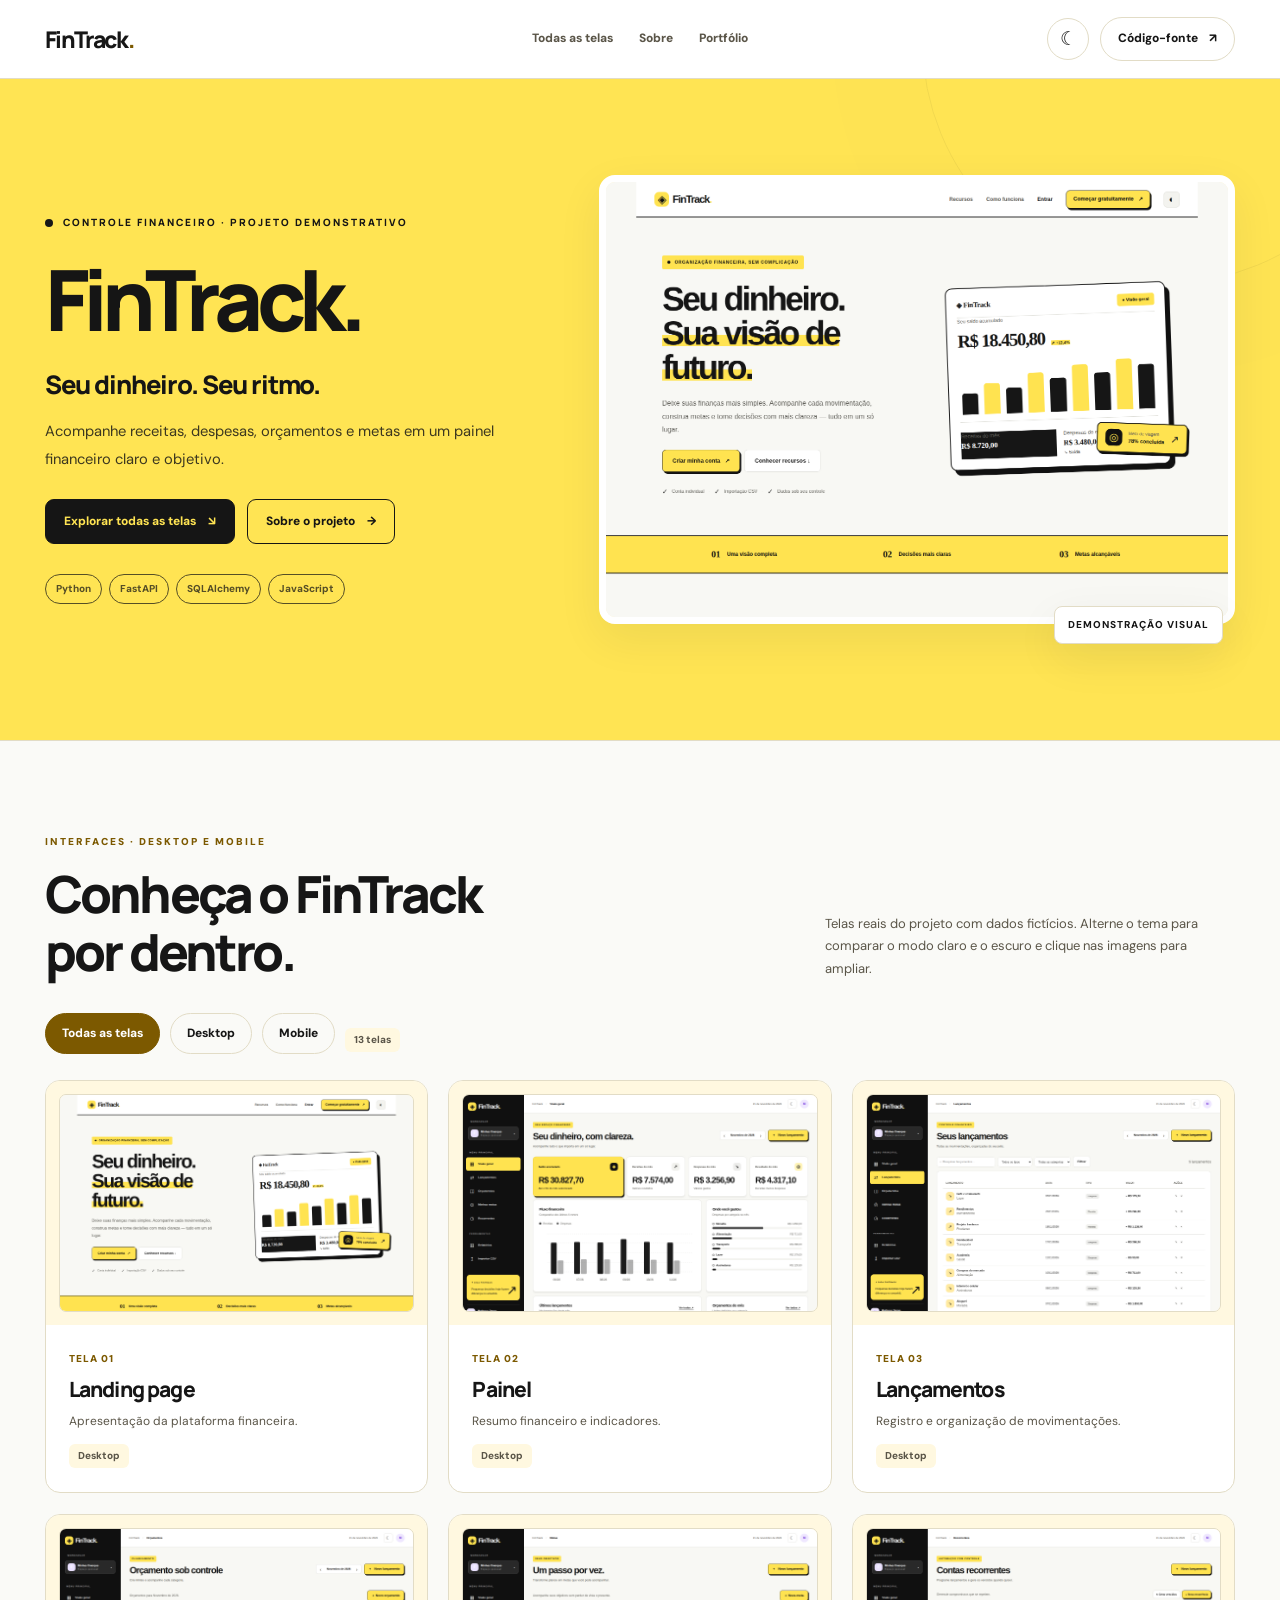
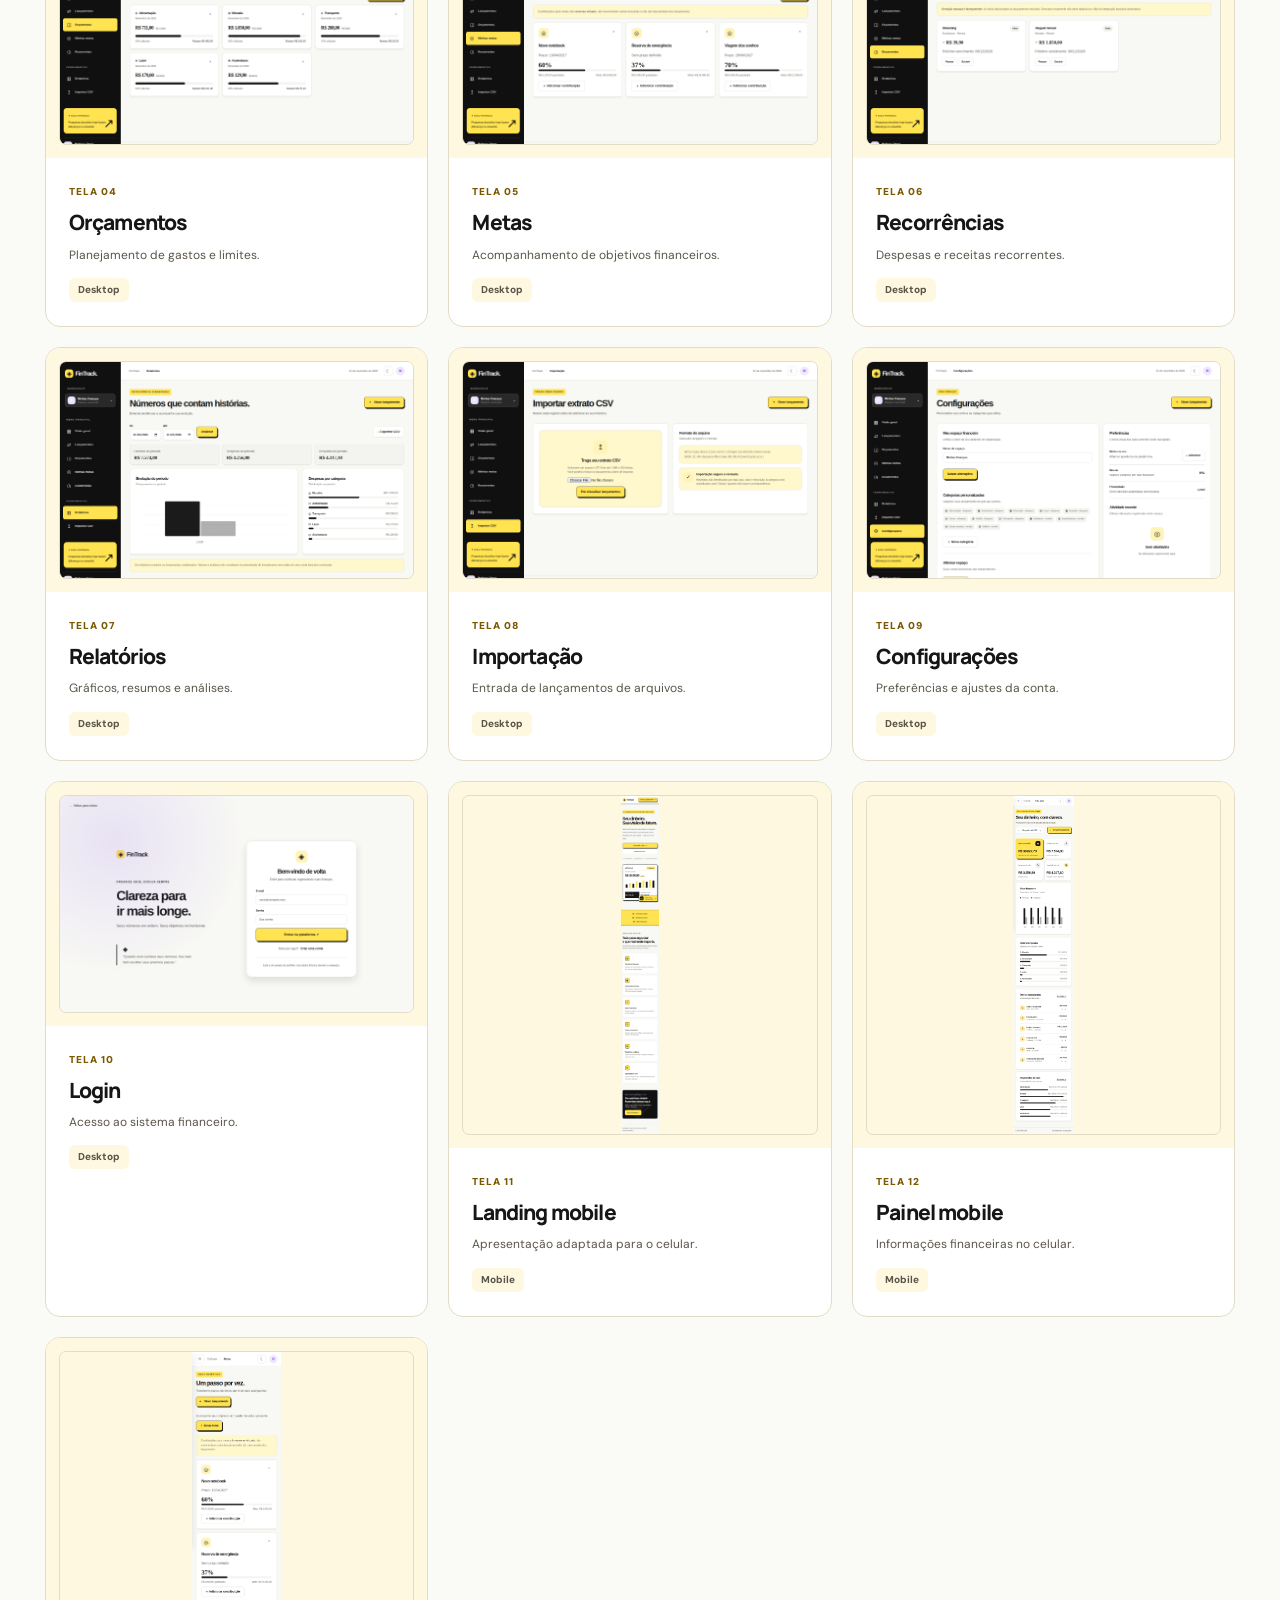
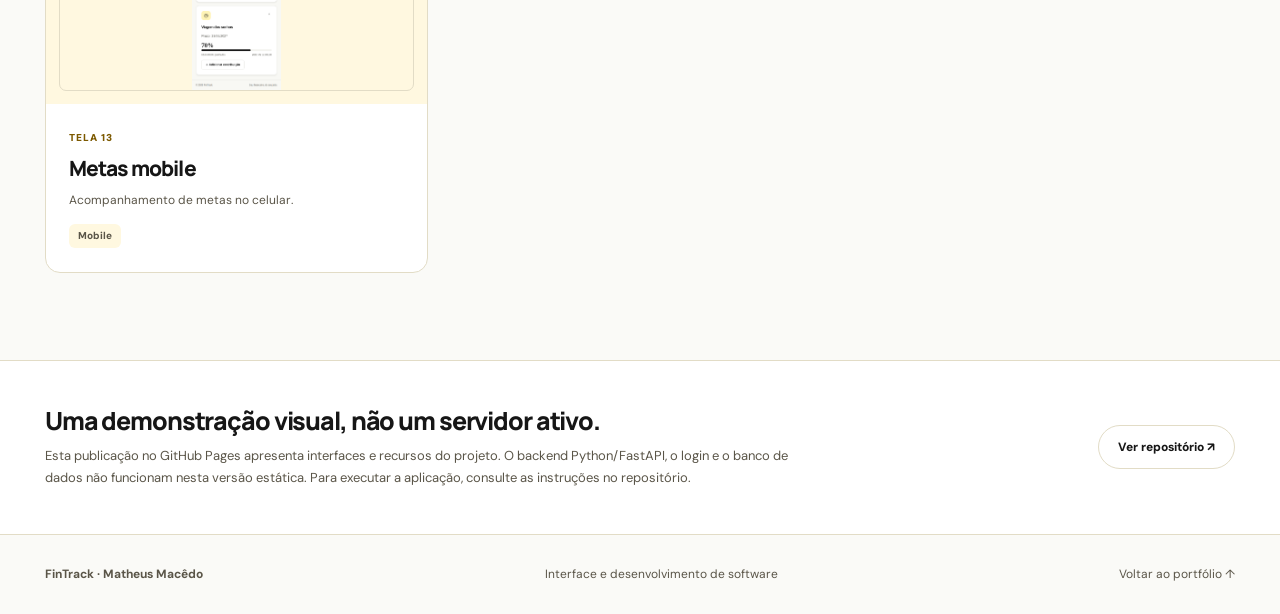
==== commit 7893cf43: "Refresh new showcase CSS version" ====
--- a/index.html
+++ b/index.html
@@ -10,7 +10,7 @@
 <link rel="preconnect" href="https://fonts.gstatic.com" crossorigin>
 <link href="https://fonts.googleapis.com/css2?family=DM+Sans:wght@400;500;600;700;800&family=Manrope:wght@400;600;700;800&display=swap" rel="stylesheet">
 <script>try{document.documentElement.dataset.theme=localStorage.getItem('portfolio-theme')||(matchMedia('(prefers-color-scheme: dark)').matches?'dark':'light')}catch(e){document.documentElement.dataset.theme='light'}</script>
-<link rel="stylesheet" href="./site.css?v=2">
+<link rel="stylesheet" href="./site.css?v=3">
 <script defer src="./site.js?v=2"></script>
 </head>
 <body>
--- a/site.css
+++ b/site.css
@@ -78,7 +78,7 @@
 .pills span{font-size:10px;padding:6px 10px;border:1px solid currentColor;border-radius:100px;font-weight:800;opacity:.72}
 .hero-media{position:relative;min-width:0;padding-bottom:20px}
 .hero-media .screen{display:block;width:100%;border:clamp(5px,.6vw,10px) solid var(--surface);border-radius:16px;box-shadow:var(--soft-shadow);background:var(--surface-2);overflow:hidden}
-.hero-media img{width:100%;height:clamp(270px,34vw,630px);object-fit:contain;object-position:center center;background:var(--surface-2)}
+.hero-media img{width:100%;height:clamp(270px,34vw,630px);object-fit:cover;object-position:top center;background:var(--surface-2)}
 .hero-media .media-label{position:absolute;bottom:0;right:12px;background:var(--surface);color:var(--ink);border:1px solid var(--border);font-size:10px;font-weight:800;letter-spacing:1px;border-radius:8px;padding:10px 13px;box-shadow:var(--soft-shadow)}
 .section{padding-block:clamp(65px,6.8vw,115px)}
 .section-heading{display:flex;gap:28px;justify-content:space-between;align-items:flex-end;margin-bottom:32px}
@@ -92,7 +92,7 @@
 .screen-card{min-width:0;overflow:hidden;border-radius:15px;border:1px solid var(--border);background:var(--surface);display:flex;flex-direction:column}
 .screen-card[hidden]{display:none!important}
 .screen-open{display:block;width:100%;padding:13px;background:var(--surface-2);border:none;text-align:left;min-height:0}
-.screen-open img{width:100%;height:clamp(190px,17vw,320px);object-fit:contain;object-position:center;background:var(--surface-2);border:1px solid var(--border);border-radius:7px;transition:transform .28s ease}
+.screen-open img{width:100%;height:clamp(190px,17vw,320px);object-fit:cover;object-position:top center;background:var(--surface-2);border:1px solid var(--border);border-radius:7px;transition:transform .28s ease}
 .screen-open:hover img{transform:scale(1.02)}
 .screen-card[data-kind=mobile] .screen-open img{height:340px;object-fit:contain}
 .screen-meta{padding:20px 23px 24px;flex:1}
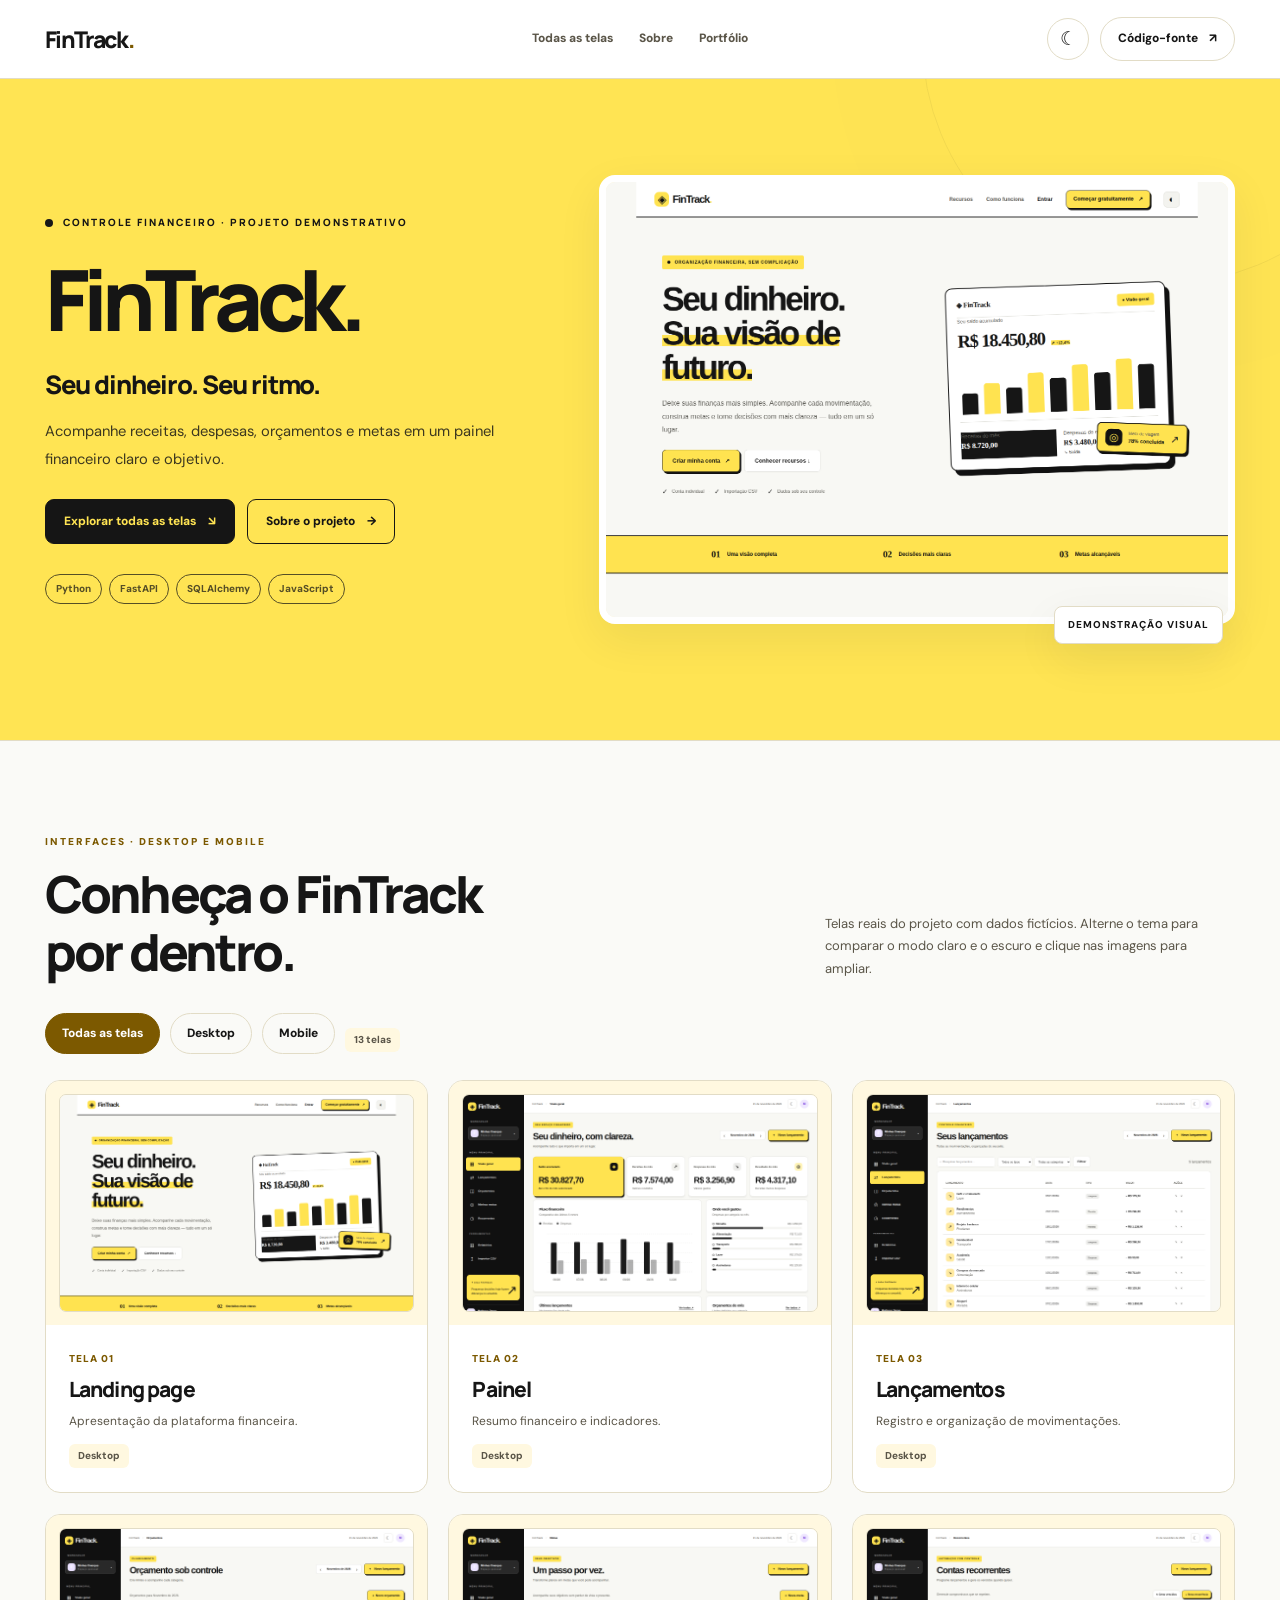
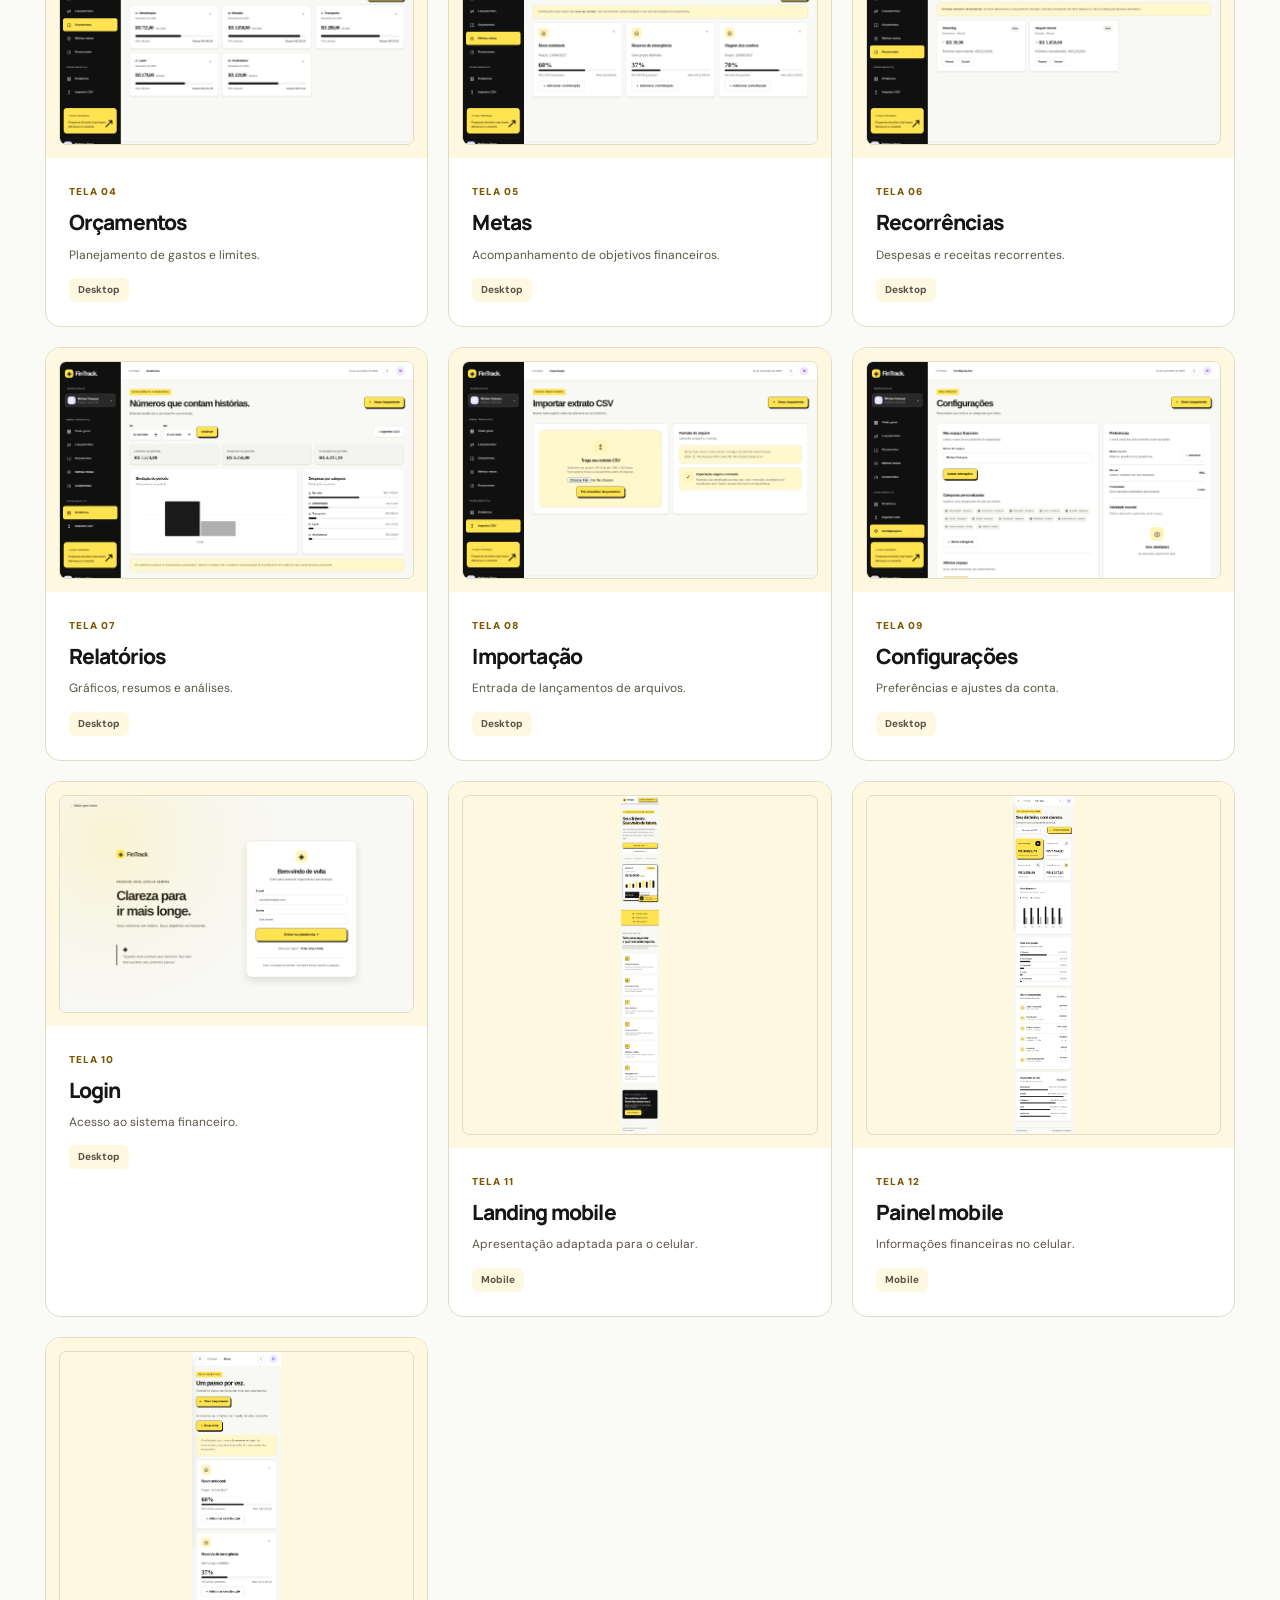
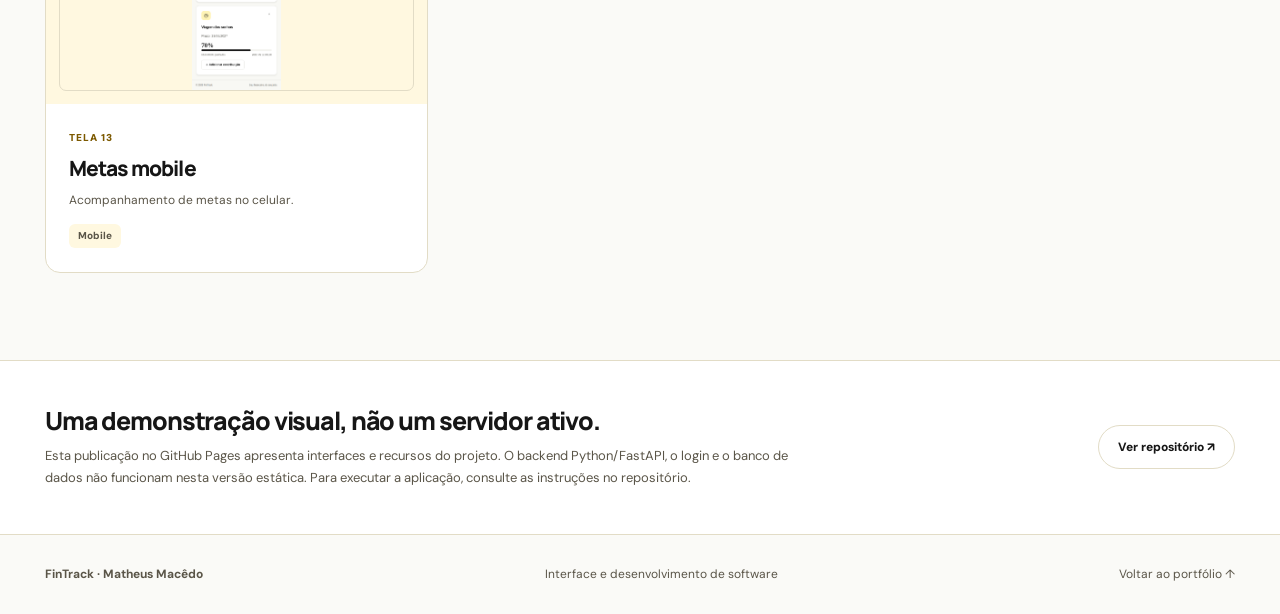
==== commit 961ba40a: "Refresh FinTrack login gallery screenshot after yellow-glow redesign" ====
--- a/index.html
+++ b/index.html
@@ -132,7 +132,7 @@
  </article>
 <article class="screen-card" data-kind="desktop">
    <button class="screen-open" type="button" aria-label="Ampliar: Login">
-     <img src="previews/login-claro.png" data-light="previews/login-claro.png" data-dark="previews/login-escuro.png" data-fallback-light="previews/login-escuro.png" data-fallback-dark="previews/login-claro.png" alt="Login — FinTrack" width="1440" height="900" loading="lazy" decoding="async"/>
+     <img src="previews/login-claro.png?v=yellow-glow-2" data-light="previews/login-claro.png?v=yellow-glow-2" data-dark="previews/login-escuro.png?v=yellow-glow-2" data-fallback-light="previews/login-escuro.png?v=yellow-glow-2" data-fallback-dark="previews/login-claro.png?v=yellow-glow-2" alt="Login — FinTrack" width="1440" height="900" loading="lazy" decoding="async"/>
    </button>
    <div class="screen-meta"><span class="number">TELA 10</span>
     <h3>Login</h3><p>Acesso ao sistema financeiro.</p>
